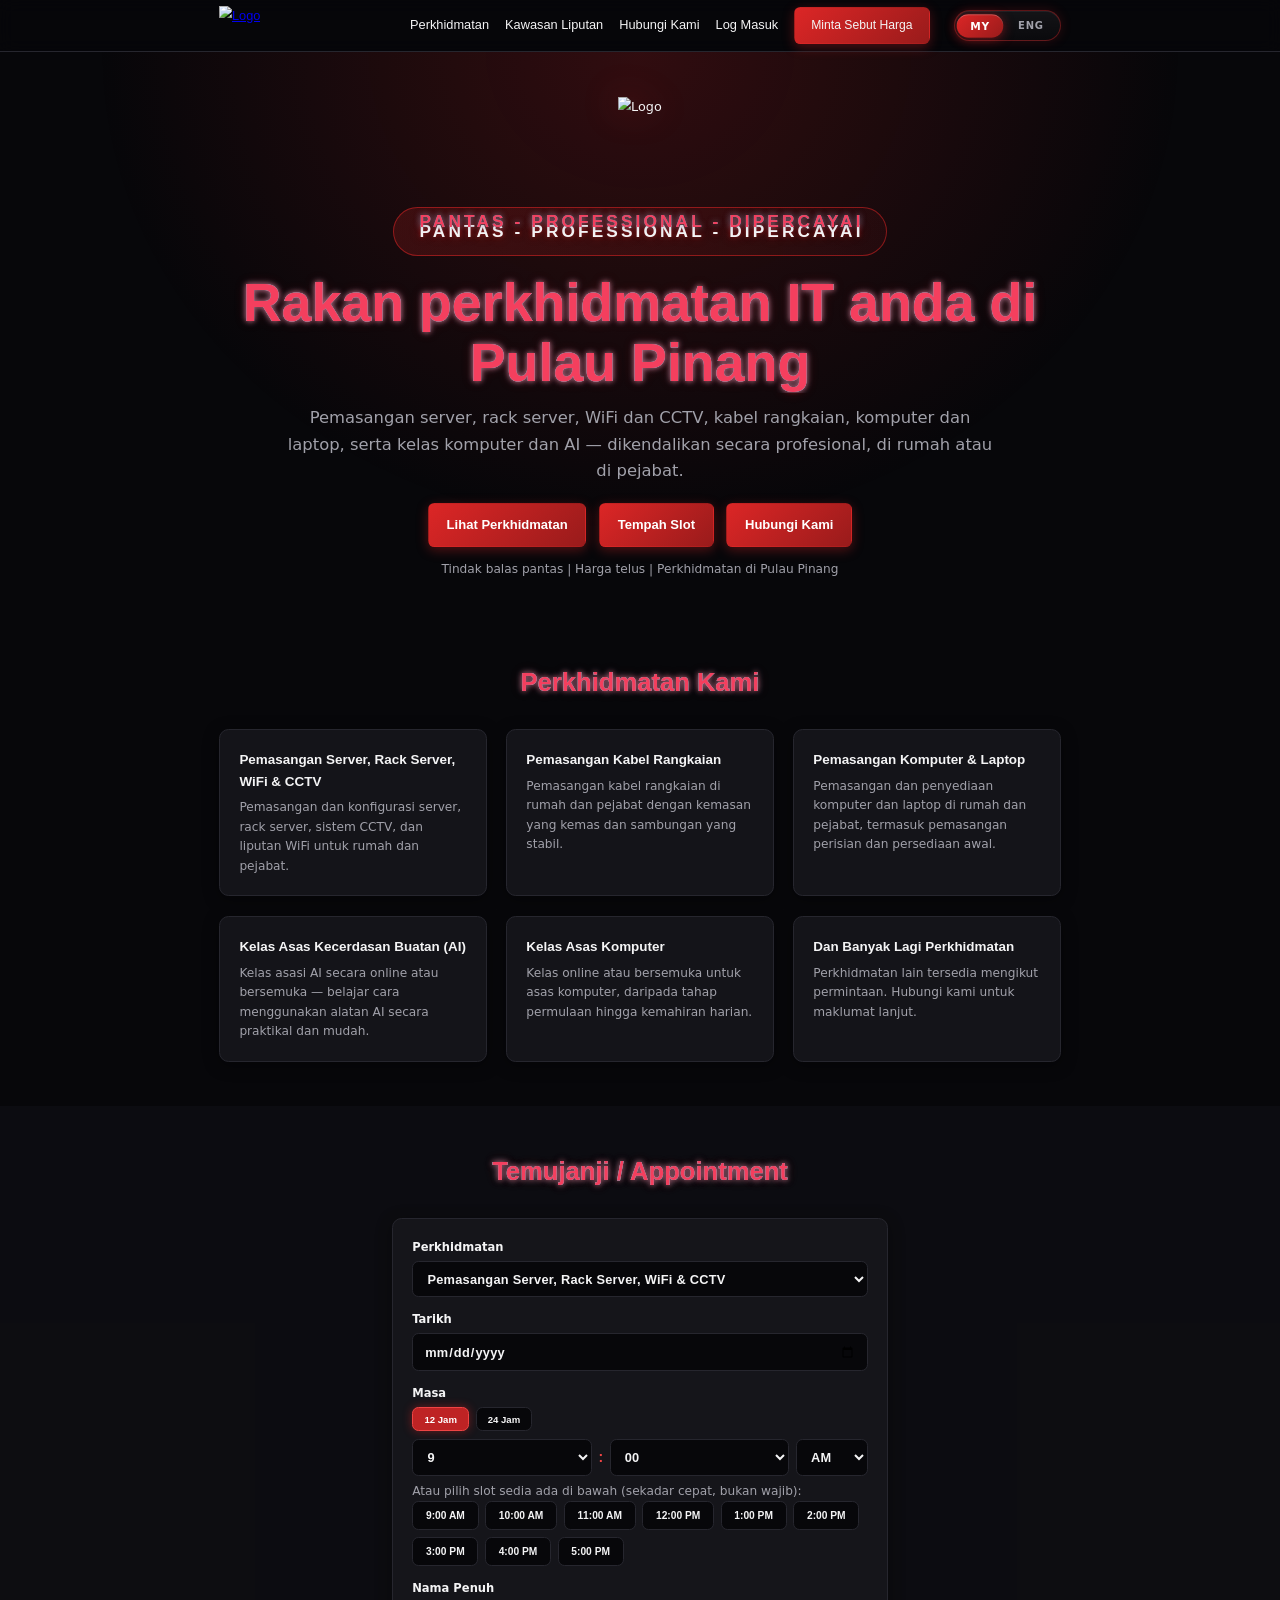
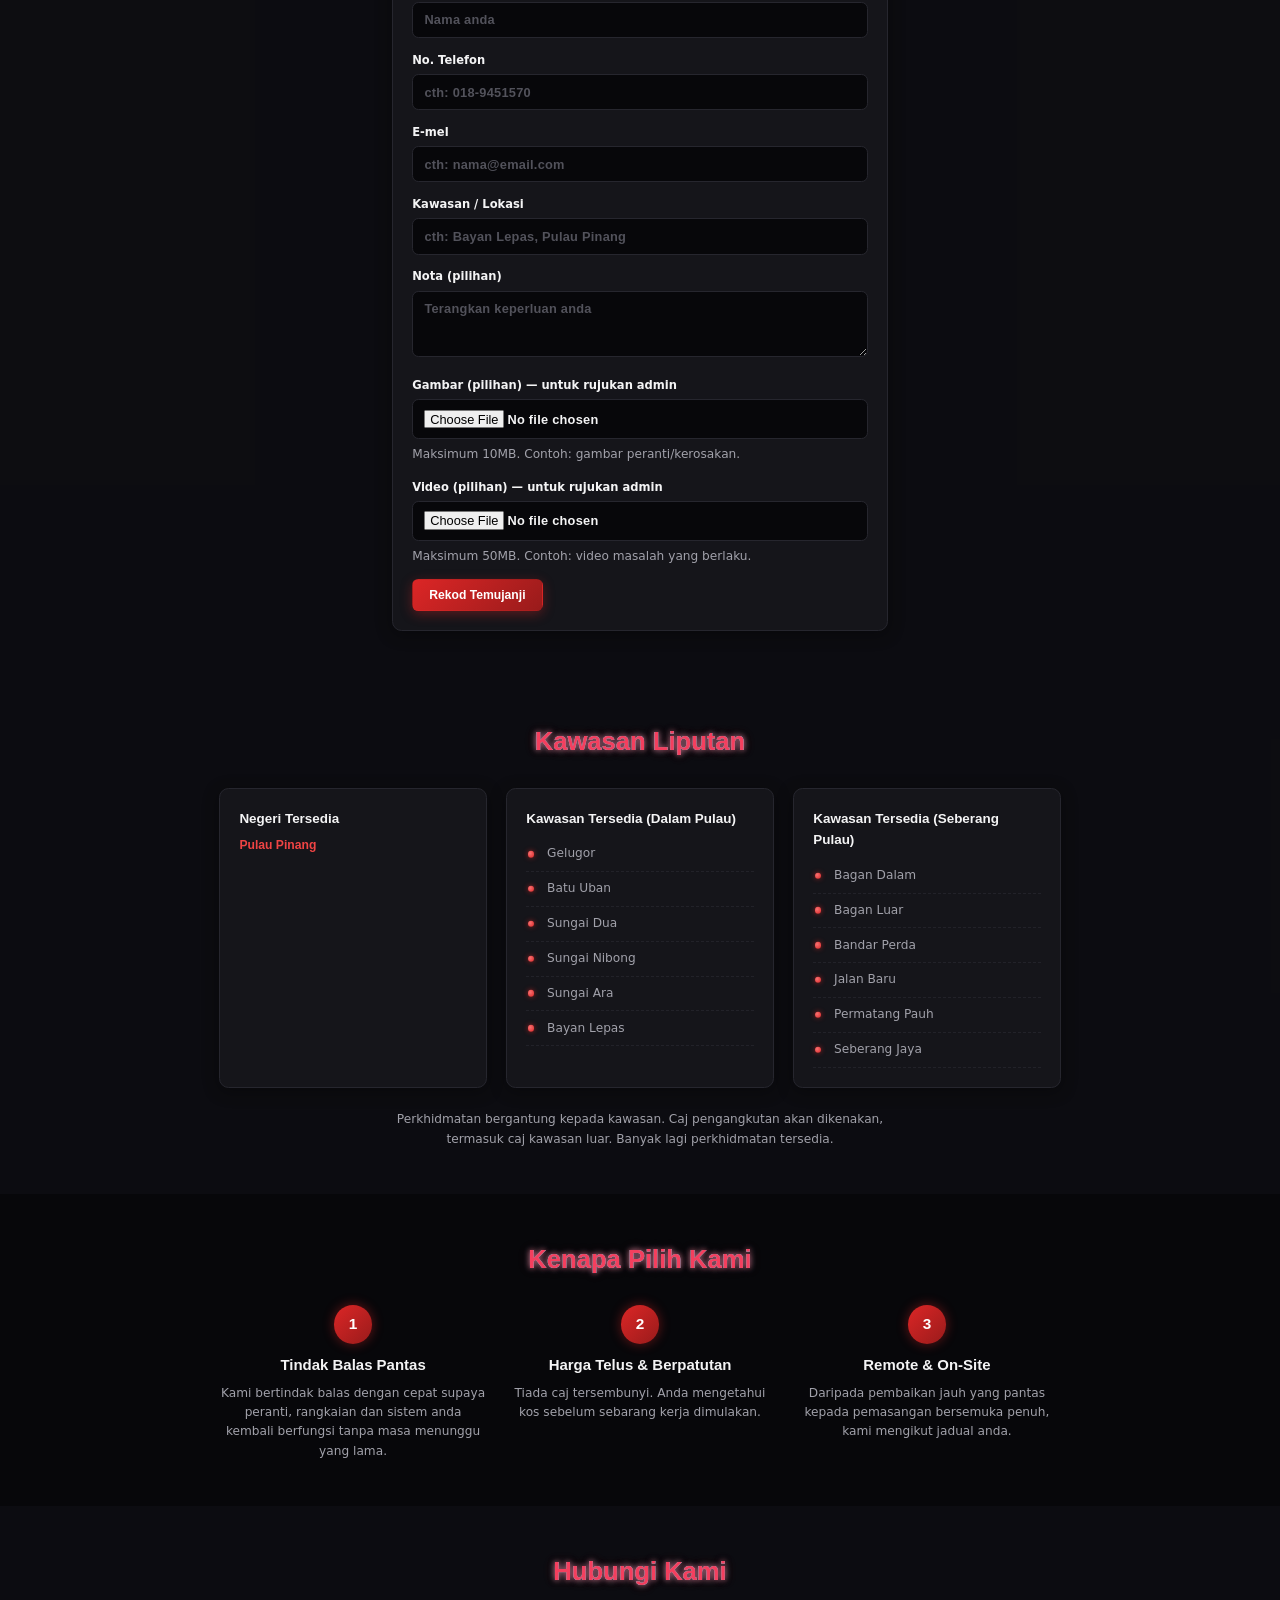
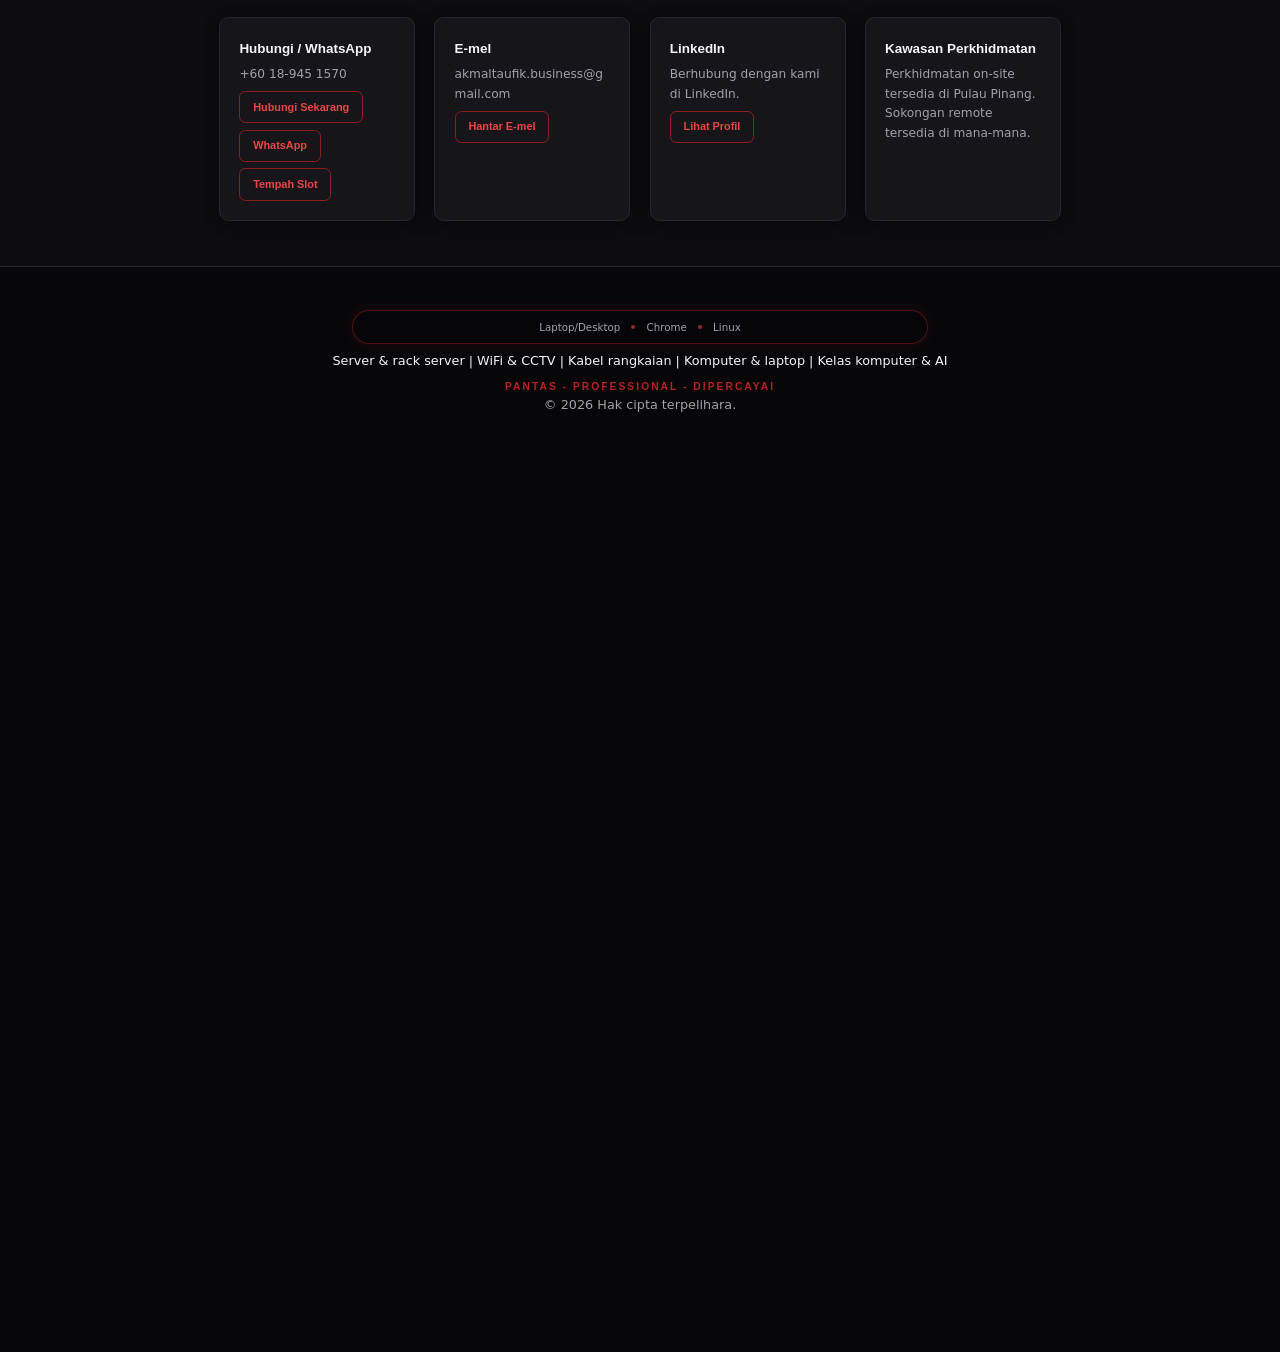
==== index.html @ d0fe1c8e "Speed up editor page: cache-bust assets, rain.mp4 preload=metadata, loader hides on DOMContentLoaded" ====
<!DOCTYPE html>
<html lang="ms">
<head>
  <meta charset="UTF-8">
  <meta name="viewport" content="width=device-width, initial-scale=1.0">
  <meta http-equiv="Content-Security-Policy" content="default-src 'self'; script-src 'self' 'unsafe-inline' https://cdn.jsdelivr.net; style-src 'self' 'unsafe-inline' https://fonts.googleapis.com; font-src https://fonts.gstatic.com; img-src 'self' data: https:; media-src 'self'; connect-src 'self' https://lmvgxcdlnpckmqjjsqwf.supabase.co; object-src 'none'; base-uri 'self'; form-action 'self'; frame-ancestors 'self'; frame-src 'none'">
  <meta name="referrer" content="strict-origin-when-cross-origin">
  <meta http-equiv="X-Content-Type-Options" content="nosniff">
  <meta name="permissions-policy" content="camera=(), microphone=(), geolocation=(), payment=(), usb=()">

  <title data-i18n="title">Perkhidmatan IT Pulau Pinang — Server, CCTV, Kelas Komputer &amp; AI</title>
  <meta name="description" content="Perkhidmatan IT di Pulau Pinang — pemasangan server, rack server, WiFi, CCTV, kabel rangkaian, komputer dan laptop, serta kelas komputer dan AI. IT services in Penang, Malaysia.">
  <link rel="preconnect" href="https://fonts.googleapis.com">
  <link rel="preconnect" href="https://fonts.gstatic.com" crossorigin>
  <link href="https://fonts.googleapis.com/css2?family=Orbitron:wght@400..900&family=Chakra+Petch:wght@400;600;700&display=swap" rel="stylesheet">
  <link rel="icon" type="image/png" href="https://plain-apac-prod-public.komododecks.com/202608/12/3HS3RGiBnGa12S29398i/image.png">
  <link rel="stylesheet" href="css/styles.css?v=20260814">
</head>
<body>
  <div id="loader" class="loader-overlay">
    <div class="loader-inner">
      <div class="loader-ring"><div class="loader-spin"></div></div>
      <div class="loader-dot"></div>
      <div class="loader-text" data-i18n="loading-text">Please wait...</div>
    </div>
  </div>

  <video class="bg-video" autoplay muted loop playsinline preload="metadata" aria-hidden="true">
    <source src="assets/rain.mp4" type="video/mp4">
  </video>

  <header class="nav">
    <div class="container nav-inner">
      <a href="index.html" class="brand"><img src="https://plain-apac-prod-public.komododecks.com/202608/12/3HS3RGiBnGa12S29398i/image.png" alt="Logo" class="logo-img"></a>
      <button class="hamburger" id="hamburger" aria-label="Menu">
        <span></span>
        <span></span>
        <span></span>
      </button>
      <nav class="nav-links">
        <a href="#services" data-i18n="nav-services">Perkhidmatan</a>
        <a href="#coverage" data-i18n="nav-coverage">Kawasan Liputan</a>
        <a href="#contact" data-i18n="nav-contact">Hubungi Kami</a>
        <a href="login.html" data-i18n="nav-portal">Log Masuk</a>
        <a href="#contact" class="btn btn-primary" data-i18n="nav-quote">Minta Sebut Harga</a>
        <div class="lang-switch">
          <button class="lang-btn" data-lang="my">MY</button>
          <button class="lang-btn" data-lang="en">ENG</button>
        </div>
      </nav>
    </div>
  </header>

  <section class="hero">
    <div class="container">
      <img src="https://plain-apac-prod-public.komododecks.com/202608/12/3HS3RGiBnGa12S29398i/image.png" alt="Logo" class="hero-logo">
      <div class="slogan glitch" data-i18n="hero-slogan" data-text="PANTAS - PROFESSIONAL - DIPERCAYAI">PANTAS - PROFESSIONAL - DIPERCAYAI</div>
      <h1 class="glitch" data-i18n="hero-title" data-text="Rakan perkhidmatan IT anda di Pulau Pinang">Rakan perkhidmatan IT anda di Pulau Pinang</h1>
      <p class="lead" data-i18n="hero-lead">Pemasangan server, rack server, WiFi dan CCTV, kabel rangkaian, komputer dan laptop, serta kelas komputer dan AI — dikendalikan secara profesional, di rumah atau di pejabat.</p>
      <div class="hero-actions">
        <a href="#services" class="btn btn-primary btn-lg" data-i18n="hero-btn-services">Lihat Perkhidmatan</a>
        <a href="#booking" class="btn btn-primary btn-lg btn-pulse" data-i18n="booking-slot-btn">Tempah Slot</a>
        <a href="#contact" class="btn btn-primary btn-lg" data-i18n="hero-btn-contact">Hubungi Kami</a>
      </div>
      <p class="hero-note" data-i18n="hero-note">Tindak balas pantas | Harga telus | Perkhidmatan di Pulau Pinang</p>
    </div>
  </section>

  <section id="services" class="section">
    <div class="container">
      <h2 class="glitch" data-i18n="services-title" data-text="Perkhidmatan Kami">Perkhidmatan Kami</h2>
      <div class="grid">
        <div class="card reveal">
          <h3 data-i18n="svc-1">Pemasangan Server, Rack Server, WiFi &amp; CCTV</h3>
          <p data-i18n="svc-1-desc">Pemasangan dan konfigurasi server, rack server, sistem CCTV, dan liputan WiFi untuk rumah dan pejabat.</p>
        </div>
        <div class="card reveal">
          <h3 data-i18n="svc-2">Pemasangan Kabel Rangkaian</h3>
          <p data-i18n="svc-2-desc">Pemasangan kabel rangkaian di rumah dan pejabat dengan kemasan yang kemas dan sambungan yang stabil.</p>
        </div>
        <div class="card reveal">
          <h3 data-i18n="svc-3">Pemasangan Komputer &amp; Laptop</h3>
          <p data-i18n="svc-3-desc">Pemasangan dan penyediaan komputer dan laptop di rumah dan pejabat, termasuk pemasangan perisian dan persediaan awal.</p>
        </div>
        <div class="card reveal">
          <h3 data-i18n="svc-4">Kelas Asas Kecerdasan Buatan (AI)</h3>
          <p data-i18n="svc-4-desc">Kelas asasi AI secara online atau bersemuka — belajar cara menggunakan alatan AI secara praktikal dan mudah.</p>
        </div>
        <div class="card reveal">
          <h3 data-i18n="svc-5">Kelas Asas Komputer</h3>
          <p data-i18n="svc-5-desc">Kelas online atau bersemuka untuk asas komputer, daripada tahap permulaan hingga kemahiran harian.</p>
        </div>
        <div class="card reveal">
          <h3 data-i18n="svc-6">Dan Banyak Lagi Perkhidmatan</h3>
          <p data-i18n="svc-6-desc">Perkhidmatan lain tersedia mengikut permintaan. Hubungi kami untuk maklumat lanjut.</p>
        </div>
      </div>
    </div>
  </section>

  <section id="booking" class="section section-alt">
    <div class="container">
      <h2 class="glitch" data-i18n="booking-title" data-text="Temujanji / Appointment">Temujanji / Appointment</h2>
      <form id="booking-form" class="card booking-form">
<div class="hp-field" aria-hidden="true"><input type="text" data-role="hp" tabindex="-1" autocomplete="off"></div>

        <div class="form-group">
          <label for="lb-service" data-i18n="booking-service">Perkhidmatan</label>
          <select id="lb-service" data-role="service">
            <option>Pemasangan Server, Rack Server, WiFi &amp; CCTV</option>
            <option>Pemasangan Kabel Rangkaian</option>
            <option>Pemasangan Komputer &amp; Laptop</option>
            <option>Kelas Asas Kecerdasan Buatan (AI)</option>
            <option>Kelas Asas Komputer</option>
            <option>Lain-lain</option>
          </select>
        </div>
        <div class="form-group">
          <label for="lb-date" data-i18n="booking-date">Tarikh</label>
          <input type="date" id="lb-date" data-role="date" required>
        </div>
        <div class="form-group">
          <label data-i18n="booking-time">Masa</label>
          <div class="time-format">
            <button type="button" class="time-fmt active" data-fmt="12">12 Jam</button>
            <button type="button" class="time-fmt" data-fmt="24">24 Jam</button>
          </div>
          <div class="time-row">
            <select data-role="hour" aria-label="Jam"></select>
            <span class="time-colon">:</span>
            <select data-role="minute" aria-label="Minit"></select>
            <select data-role="ap" aria-label="AM / PM" class="time-ap"></select>
          </div>
          <p class="muted form-hint">Atau pilih slot sedia ada di bawah (sekadar cepat, bukan wajib):</p>
          <div class="time-slots" data-role="slots"></div>
        </div>
        <div class="form-group">
          <label for="lb-name" data-i18n="booking-name">Nama Penuh</label>
          <input type="text" id="lb-name" data-role="name" maxlength="100" placeholder="Nama anda" required>
        </div>
        <div class="form-group">
          <label for="lb-phone" data-i18n="booking-phone">No. Telefon</label>
          <input type="tel" id="lb-phone" data-role="phone" maxlength="20" placeholder="cth: 018-9451570" required>
        </div>
        <div class="form-group">
          <label for="lb-email" data-i18n="booking-email">E-mel</label>
          <input type="email" id="lb-email" data-role="email" maxlength="150" placeholder="cth: nama@email.com" required>
        </div>
        <div class="form-group">
          <label for="lb-location" data-i18n="booking-location">Kawasan / Lokasi</label>
          <input type="text" id="lb-location" data-role="location" maxlength="120" placeholder="cth: Bayan Lepas, Pulau Pinang" required>
        </div>
        <div class="form-group">
          <label for="lb-notes" data-i18n="booking-notes">Nota (pilihan)</label>
          <textarea id="lb-notes" data-role="notes" rows="3" maxlength="1000" placeholder="Terangkan keperluan anda"></textarea>
        </div>
        <div class="form-group">
          <label for="lb-image" data-i18n="booking-image">Gambar (pilihan) — untuk rujukan admin</label>
          <input type="file" id="lb-image" data-role="image" accept="image/*">
          <p class="muted form-hint" data-i18n="booking-image-hint">Maksimum 10MB. Contoh: gambar peranti/kerosakan.</p>
        </div>
        <div class="form-group">
          <label for="lb-video" data-i18n="booking-video">Video (pilihan) — untuk rujukan admin</label>
          <input type="file" id="lb-video" data-role="video" accept="video/*">
          <p class="muted form-hint" data-i18n="booking-video-hint">Maksimum 50MB. Contoh: video masalah yang berlaku.</p>
        </div>
        <p id="lb-error" class="form-error" hidden></p>
        <p id="lb-msg" class="alert ok" data-role="booking-msg" hidden>Tempahan dihantar! Admin akan menghubungi anda untuk pengesahan.</p>
        <button type="submit" class="btn btn-primary" data-i18n="booking-btn">Rekod Temujanji</button>
      </form>
    </div>
  </section>

  <section id="coverage" class="section section-alt">
    <div class="container">
      <h2 class="glitch" data-i18n="coverage-title" data-text="Kawasan Liputan">Kawasan Liputan</h2>
      <div class="grid grid-3">
        <div class="card reveal">
          <h3 data-i18n="coverage-state">Negeri Tersedia</h3>
          <p class="state-name">Pulau Pinang</p>
        </div>
        <div class="card reveal">
          <h3 data-i18n="coverage-island">Kawasan Tersedia (Dalam Pulau)</h3>
          <ul>
            <li>Gelugor</li>
            <li>Batu Uban</li>
            <li>Sungai Dua</li>
            <li>Sungai Nibong</li>
            <li>Sungai Ara</li>
            <li>Bayan Lepas</li>
          </ul>
        </div>
        <div class="card reveal">
          <h3 data-i18n="coverage-mainland">Kawasan Tersedia (Seberang Pulau)</h3>
          <ul>
            <li>Bagan Dalam</li>
            <li>Bagan Luar</li>
            <li>Bandar Perda</li>
            <li>Jalan Baru</li>
            <li>Permatang Pauh</li>
            <li>Seberang Jaya</li>
          </ul>
        </div>
      </div>
      <p class="coverage-note" data-i18n="coverage-note">Perkhidmatan bergantung kepada kawasan. Caj pengangkutan akan dikenakan, termasuk caj kawasan luar. Banyak lagi perkhidmatan tersedia.</p>
    </div>
  </section>

  <section id="why" class="section">
    <div class="container">
      <h2 class="glitch" data-i18n="why-title" data-text="Kenapa Pilih Kami">Kenapa Pilih Kami</h2>
      <div class="steps">
        <div class="step reveal">
          <span class="step-num">1</span>
          <h3 data-i18n="why-1">Tindak Balas Pantas</h3>
          <p data-i18n="why-1-desc">Kami bertindak balas dengan cepat supaya peranti, rangkaian dan sistem anda kembali berfungsi tanpa masa menunggu yang lama.</p>
        </div>
        <div class="step reveal">
          <span class="step-num">2</span>
          <h3 data-i18n="why-2">Harga Telus &amp; Berpatutan</h3>
          <p data-i18n="why-2-desc">Tiada caj tersembunyi. Anda mengetahui kos sebelum sebarang kerja dimulakan.</p>
        </div>
        <div class="step reveal">
          <span class="step-num">3</span>
          <h3 data-i18n="why-3">Remote &amp; On-Site</h3>
          <p data-i18n="why-3-desc">Daripada pembaikan jauh yang pantas kepada pemasangan bersemuka penuh, kami mengikut jadual anda.</p>
        </div>
      </div>
    </div>
  </section>

  <section id="contact" class="section section-alt">
    <div class="container">
      <h2 class="glitch" data-i18n="contact-title" data-text="Hubungi Kami">Hubungi Kami</h2>
      <div class="grid grid-3">
        <div class="card card-contact reveal">
          <h3 data-i18n="contact-call">Hubungi / WhatsApp</h3>
          <p>+60 18-945 1570</p>
          <a href="tel:+60189451570" class="btn btn-outline btn-sm" data-i18n="contact-call-btn">Hubungi Sekarang</a>
          <a href="https://wa.me/60189451570" class="btn btn-outline btn-sm" target="_blank" rel="noopener">WhatsApp</a>
          <a href="#booking" class="btn btn-outline btn-sm" data-i18n="booking-slot-btn">Tempah Slot</a>
        </div>
        <div class="card card-contact reveal">
          <h3 data-i18n="contact-email">E-mel</h3>
          <p>akmaltaufik.business@gmail.com</p>
          <a href="mailto:akmaltaufik.business@gmail.com" class="btn btn-outline btn-sm" data-i18n="contact-email-btn">Hantar E-mel</a>
        </div>
        <div class="card card-contact reveal">
          <h3 data-i18n="contact-linkedin">LinkedIn</h3>
          <p data-i18n="contact-linkedin-desc">Berhubung dengan kami di LinkedIn.</p>
          <a href="https://www.linkedin.com/in/akmaltaufik" class="btn btn-outline btn-sm" target="_blank" rel="noopener" data-i18n="contact-linkedin-btn">Lihat Profil</a>
        </div>
        <div class="card card-contact reveal">
          <h3 data-i18n="contact-area">Kawasan Perkhidmatan</h3>
          <p data-i18n="contact-area-desc">Perkhidmatan on-site tersedia di Pulau Pinang. Sokongan remote tersedia di mana-mana.</p>
        </div>
      </div>
    </div>
  </section>

  <footer class="footer">
    <div class="container">
      <div id="visitor-info" class="visitor-info" hidden>Memuatkan maklumat pelawat...</div>
      <p data-i18n="footer-line">Server &amp; rack server | WiFi &amp; CCTV | Kabel rangkaian | Komputer &amp; laptop | Kelas komputer &amp; AI</p>
      <p class="slogan-mini" data-i18n="hero-slogan">PANTAS - PROFESSIONAL - DIPERCAYAI</p>
      <p class="muted" data-i18n="footer-copy">© 2026 Hak cipta terpelihara.</p>
    </div>
  </footer>

    <script src="https://cdn.jsdelivr.net/npm/@supabase/supabase-js@2"></script>
  <script src="js/supabase-config.js?v=20260814"></script>
  <script src="js/customize.js?v=20260814"></script>
  <script src="js/lang.js?v=20260814"></script>
  <script src="js/main.js?v=20260814"></script>
  <script src="js/page-editor.js?v=20260814"></script>
  <script src="js/visitor.js?v=20260814"></script>
  <script src="js/booking-form.js?v=20260814"></script>
  <script>
    (function () {
      var form = document.getElementById("booking-form");
      var lang = document.documentElement.lang || "ms";
      if (form) window.bookingForm.init(form, { session: null });
    })();
  </script>
  <script>
    (function () {
      var L = document.getElementById("loader");
      if (!L) return;
      function done() {
        if (L.dataset.done) return;
        L.dataset.done = "1";
        L.classList.add("loader-hide");
        setTimeout(function () { if (L.parentNode) L.parentNode.removeChild(L); }, 700);
      }
      if (/[?&]edit=1/.test(window.location.search)) {
        done();
      } else {
        if (document.readyState === "loading") {
          document.addEventListener("DOMContentLoaded", done);
        } else {
          done();
        }
        setTimeout(done, 2500);
      }
    })();
  </script>
</body>
</html>
---- css/styles.css ----
* {
  margin: 0;
  padding: 0;
  box-sizing: border-box;
}

:root {
  --primary: #dc2626;
  --primary-hover: #b91c1c;
  --accent: #ef4444;
  --bg: #07070a;
  --bg-alt: rgba(17, 17, 22, 0.6);
  --surface: rgba(22, 22, 28, 0.92);
  --border: #26262e;
  --text: #f4f4f5;
  --muted: #a1a1aa;
  --radius: 12px;
  --shadow: 0 4px 20px rgba(0, 0, 0, 0.4);
}

html {
  scroll-behavior: smooth;
  zoom: 0.8;
}

body {
  font-family: "Chakra Petch", system-ui, -apple-system, "Segoe UI", Roboto, "Helvetica Neue", Arial, sans-serif;
  color: var(--text);
  background: var(--bg);
  line-height: 1.6;
  overflow-x: hidden;
}

h1, h2, h3, .slogan, .slogan-mini, .brand, .step-num, .nav-links a, .btn, .lang-btn, .state-name {
  font-family: "Orbitron", "Chakra Petch", sans-serif;
}

.glitch {
  position: relative;
  text-shadow:
    0 0 5px rgba(220, 38, 38, 0.5),
    0 0 14px rgba(220, 38, 38, 0.28);
  animation: glitchGlow 2.4s ease-in-out infinite;
}

@keyframes glitchGlow {
  0%, 100% {
    text-shadow:
      0 0 5px rgba(220, 38, 38, 0.5),
      0 0 14px rgba(220, 38, 38, 0.28);
  }
  50% {
    text-shadow:
      0 0 8px rgba(239, 68, 68, 0.65),
      0 0 20px rgba(220, 38, 38, 0.4);
  }
}

.glitch::before,
.glitch::after {
  content: attr(data-text);
  position: absolute;
  left: 0;
  top: 0;
  width: 100%;
  height: 100%;
  overflow: hidden;
  pointer-events: none;
}

.glitch::before {
  color: #22d3ee;
  text-shadow: 0 0 8px rgba(34, 211, 238, 0.55);
  animation: glitchA 3.4s infinite steps(1);
}

.glitch::after {
  color: #f43f5e;
  text-shadow: 0 0 8px rgba(244, 63, 94, 0.55);
  animation: glitchB 2.9s infinite steps(1);
}

@keyframes glitchA {
  0%, 88%, 100% {
    clip-path: inset(0 0 100% 0);
    transform: none;
  }
  89% {
    clip-path: inset(12% 0 52% 0);
    transform: translate(-3px, 2px);
  }
  92% {
    clip-path: inset(48% 0 18% 0);
    transform: translate(3px, -1px);
  }
  95% {
    clip-path: inset(78% 0 4% 0);
    transform: translate(-2px, 1px);
  }
  98% {
    clip-path: inset(22% 0 62% 0);
    transform: translate(2px, -2px);
  }
}

@keyframes glitchB {
  0%, 86%, 100% {
    clip-path: inset(0 0 100% 0);
    transform: none;
  }
  87% {
    clip-path: inset(68% 0 12% 0);
    transform: translate(3px, -1px);
  }
  90% {
    clip-path: inset(4% 0 82% 0);
    transform: translate(-3px, 2px);
  }
  93% {
    clip-path: inset(42% 0 30% 0);
    transform: translate(2px, 1px);
  }
  96% {
    clip-path: inset(84% 0 3% 0);
    transform: translate(-2px, -1px);
  }
}

.bg-video {
  position: fixed;
  inset: 0;
  width: 100%;
  height: 100%;
  object-fit: cover;
  z-index: 0;
  opacity: 0.6;
  pointer-events: none;
}

.container {
  max-width: 1100px;
  margin: 0 auto;
  padding: 0 24px;
  position: relative;
  z-index: 1;
}

.brand {
  display: flex;
  align-items: center;
}

.logo-img {
  height: 50px;
  width: auto;
  max-width: 190px;
  object-fit: contain;
}

.nav {
  position: sticky;
  top: 0;
  background: rgba(7, 7, 10, 0.85);
  backdrop-filter: blur(10px);
  border-bottom: 1px solid var(--border);
  z-index: 100;
}

.nav-inner {
  display: flex;
  align-items: center;
  justify-content: space-between;
  height: 64px;
}

.nav-links {
  display: flex;
  align-items: center;
  gap: 20px;
}

.nav-links a {
  text-decoration: none;
  color: var(--text);
  font-weight: 500;
  transition: color 0.2s ease;
}

.nav-links a:hover {
  color: var(--accent);
}

.lang-switch {
  display: flex;
  align-items: center;
  gap: 4px;
  padding: 4px;
  border-radius: 999px;
  border: 1px solid rgba(220, 38, 38, 0.4);
  background: linear-gradient(180deg, rgba(255, 255, 255, 0.06), rgba(255, 255, 255, 0.02));
  box-shadow: inset 0 1px 0 rgba(255, 255, 255, 0.08), 0 0 14px rgba(220, 38, 38, 0.18);
}

.lang-btn {
  border: none;
  background: transparent;
  color: var(--muted);
  font-size: 0.78rem;
  font-weight: 800;
  letter-spacing: 0.08em;
  font-family: inherit;
  padding: 7px 16px;
  border-radius: 999px;
  cursor: pointer;
  text-transform: uppercase;
  transition: all 0.25s ease;
}

.lang-btn:hover {
  color: var(--text);
}

.lang-btn.active {
  background: linear-gradient(135deg, #dc2626, #991b1b);
  color: #fff;
  box-shadow: 0 2px 12px rgba(220, 38, 38, 0.5), inset 0 1px 0 rgba(255, 255, 255, 0.25);
  transform: scale(1.06);
}

.hamburger {
  display: none;
  flex-direction: column;
  gap: 5px;
  background: none;
  border: none;
  cursor: pointer;
  padding: 8px;
}

.hamburger span {
  width: 24px;
  height: 2px;
  background: var(--text);
  border-radius: 2px;
  transition: transform 0.3s ease, opacity 0.3s ease;
}

.hero {
  position: relative;
  z-index: 1;
  overflow: hidden;
  text-align: center;
  padding: 56px 0 48px;
}

.hero::before {
  content: "";
  position: absolute;
  inset: 0;
  background: radial-gradient(ellipse at top, rgba(220, 38, 38, 0.2) 0%, transparent 60%);
  pointer-events: none;
}

.hero .container {
  position: relative;
  z-index: 2;
  display: flex;
  flex-direction: column;
  align-items: center;
  justify-content: center;
}

.hero-logo {
  display: block;
  height: clamp(72px, 11vw, 120px);
  width: auto;
  max-width: 76vw;
  object-fit: contain;
  margin: 0 auto 18px;
  filter: drop-shadow(0 0 22px rgba(220, 38, 38, 0.45));
  animation: fadeUp 0.9s ease 0s both;
}

.slogan {
  display: inline-block;
  padding: 12px 28px;
  margin-bottom: 20px;
  text-indent: 0.18em;
  border-radius: 999px;
  border: 1px solid rgba(220, 38, 38, 0.55);
  background: linear-gradient(90deg, rgba(220, 38, 38, 0.18), rgba(220, 38, 38, 0.06), rgba(220, 38, 38, 0.18));
  background-size: 200% 100%;
  animation: sloganShimmer 3.5s linear infinite, sloganGlow 2.5s ease-in-out infinite;
  font-size: clamp(0.95rem, 2.4vw, 1.35rem);
  font-weight: 800;
  letter-spacing: 0.18em;
  text-transform: uppercase;
  color: var(--text);
  max-width: 100%;
  white-space: normal;
}

@keyframes sloganShimmer {
  0% {
    background-position: 0% 50%;
  }
  100% {
    background-position: 200% 50%;
  }
}

@keyframes sloganGlow {
  0%, 100% {
    box-shadow: 0 0 16px rgba(220, 38, 38, 0.25);
  }
  50% {
    box-shadow: 0 0 34px rgba(220, 38, 38, 0.55);
  }
}

.hero h1 {
  font-size: 4.2rem;
  line-height: 1.12;
  max-width: 1100px;
  margin: 0 auto 16px;
  animation: fadeUp 0.9s ease 0.1s both;
}

@media (max-width: 900px) {
  .hero h1 {
    font-size: 3rem;
  }
}

.lead {
  font-size: clamp(1.05rem, 1.6vw, 1.35rem);
  color: var(--muted);
  max-width: 900px;
  margin: 0 auto 24px;
  animation: fadeUp 0.9s ease 0.25s both;
}

.hero-actions {
  display: flex;
  gap: 16px;
  justify-content: center;
  flex-wrap: wrap;
  margin-bottom: 16px;
  animation: fadeUp 0.9s ease 0.4s both;
}

.btn-pulse {
  animation: btnPulse 1.6s ease-in-out infinite;
}

@keyframes btnPulse {
  0%, 100% {
    box-shadow: 0 0 10px rgba(220, 38, 38, 0.45);
  }
  50% {
    box-shadow: 0 0 24px rgba(220, 38, 38, 0.9), 0 0 8px rgba(239, 68, 68, 0.95);
  }
}

.hero-note {
  font-size: 0.95rem;
  color: var(--muted);
  animation: fadeUp 0.9s ease 0.55s both;
}

@keyframes fadeUp {
  from {
    opacity: 0;
    transform: translateY(24px);
  }
  to {
    opacity: 1;
    transform: translateY(0);
  }
}

.section {
  position: relative;
  z-index: 1;
  padding: 56px 0;
}

.section-alt {
  background: var(--bg-alt);
}

.section h2 {
  font-size: clamp(1.5rem, 4vw, 2rem);
  text-align: center;
  margin-bottom: 32px;
}

.grid {
  display: grid;
  grid-template-columns: repeat(auto-fit, minmax(280px, 1fr));
  gap: 24px;
}

.grid-3 {
  grid-template-columns: repeat(auto-fit, minmax(240px, 1fr));
  align-items: stretch;
}

.card {
  background: var(--surface);
  border: 1px solid var(--border);
  border-radius: var(--radius);
  padding: 24px;
  box-shadow: var(--shadow);
  transition: transform 0.25s ease, border-color 0.25s ease, box-shadow 0.25s ease;
}

.card:hover {
  transform: translateY(-6px);
  border-color: rgba(220, 38, 38, 0.55);
  box-shadow: 0 8px 30px rgba(220, 38, 38, 0.18);
}

.card h3 {
  margin-bottom: 8px;
  font-size: 1.05rem;
}

.card p {
  color: var(--muted);
  font-size: 0.95rem;
  overflow-wrap: anywhere;
}

.card ul {
  list-style: none;
  margin-top: 10px;
}

.card ul li {
  position: relative;
  padding: 9px 0 9px 26px;
  color: var(--muted);
  font-size: 0.95rem;
  border-bottom: 1px dashed rgba(38, 38, 46, 0.8);
  transition: color 0.2s ease, padding-left 0.2s ease, border-color 0.2s ease;
}

.card ul li::before {
  content: "";
  position: absolute;
  left: 2px;
  top: 50%;
  transform: translateY(-50%);
  width: 8px;
  height: 8px;
  border-radius: 50%;
  background: radial-gradient(circle at 35% 35%, #f87171, #dc2626);
  box-shadow: 0 0 6px rgba(220, 38, 38, 0.7);
  transition: transform 0.2s ease, box-shadow 0.2s ease;
}

.card ul li:hover {
  color: #fff;
  padding-left: 32px;
  border-bottom-color: rgba(220, 38, 38, 0.6);
}

.card ul li:hover::before {
  transform: translateY(-50%) scale(1.5);
  box-shadow: 0 0 12px rgba(239, 68, 68, 0.9);
}

.state-name {
  font-size: 1.4rem;
  font-weight: 800;
  color: var(--accent) !important;
  margin-top: 8px;
}

.coverage-note {
  text-align: center;
  color: var(--muted);
  max-width: 640px;
  margin: 28px auto 0;
  font-size: 0.95rem;
}

.reveal {
  opacity: 1;
  transform: none;
}

.reveal.reveal-pending {
  opacity: 0;
  transform: translateY(24px);
  transition: opacity 0.6s ease, transform 0.6s ease;
}

.reveal.visible {
  opacity: 1;
  transform: translateY(0);
}

.steps {
  display: grid;
  grid-template-columns: repeat(auto-fit, minmax(240px, 1fr));
  gap: 24px;
  text-align: center;
}

.step-num {
  display: inline-flex;
  align-items: center;
  justify-content: center;
  width: 48px;
  height: 48px;
  border-radius: 50%;
  background: linear-gradient(135deg, #dc2626, #991b1b);
  color: #fff;
  font-weight: 800;
  font-size: 1.2rem;
  margin-bottom: 12px;
  box-shadow: 0 0 14px rgba(220, 38, 38, 0.45);
}

.step h3 {
  margin-bottom: 8px;
}

.step p {
  color: var(--muted);
  font-size: 0.95rem;
}

.btn {
  display: inline-block;
  padding: 10px 20px;
  border-radius: 8px;
  border: 1px solid transparent;
  font-size: 0.95rem;
  font-weight: 600;
  text-decoration: none;
  cursor: pointer;
  transition: all 0.2s ease;
}

.btn-lg {
  padding: 14px 28px;
  font-size: 1.05rem;
}

.btn-sm {
  padding: 8px 16px;
  font-size: 0.85rem;
}

.btn-primary {
  background: linear-gradient(135deg, #dc2626, #991b1b);
  color: #fff;
  box-shadow: 0 4px 14px rgba(220, 38, 38, 0.35);
}

.btn-primary:hover {
  transform: translateY(-2px);
  box-shadow: 0 6px 20px rgba(220, 38, 38, 0.5);
}

.btn-ghost {
  background: rgba(255, 255, 255, 0.04);
  color: var(--text);
  border-color: var(--border);
}

.btn-ghost:hover {
  border-color: var(--accent);
  color: var(--accent);
  transform: translateY(-2px);
}

.btn-outline {
  background: transparent;
  color: var(--accent);
  border-color: rgba(220, 38, 38, 0.6);
}

.btn-outline:hover {
  background: var(--primary);
  color: #fff;
  border-color: var(--primary);
  transform: translateY(-2px);
  box-shadow: 0 4px 14px rgba(220, 38, 38, 0.35);
}

.card-contact .btn {
  margin: 8px 8px 0 0;
}

.footer {
  position: relative;
  z-index: 1;
  border-top: 1px solid var(--border);
  padding: 32px 0;
  text-align: center;
}

.muted {
  color: var(--muted);
}

.slogan-mini {
  margin-top: 10px;
  font-size: 0.8rem;
  letter-spacing: 0.2em;
  font-weight: 700;
  color: rgba(220, 38, 38, 0.85);
  text-transform: uppercase;
  overflow-wrap: anywhere;
}

@media (max-width: 480px) {
  .slogan {
    font-size: 0.78rem;
    letter-spacing: 0.06em;
    padding: 10px 16px;
  }

  .hero h1 {
    font-size: 2.1rem;
  }
}

.auth-video {
  display: none;
}

.auth-body {
  min-height: 100vh;
  display: flex;
  align-items: center;
  justify-content: center;
  padding: 24px;
  background: none;
}

.auth-card {
  width: 100%;
  max-width: 420px;
  background: #16161c;
  border: 1px solid var(--border);
  border-radius: 16px;
  padding: 36px 32px;
  box-shadow: var(--shadow);
}

.auth-brand {
  display: flex;
  justify-content: center;
  margin-bottom: 20px;
}

.auth-card h1 {
  font-size: 1.5rem;
  margin-bottom: 4px;
  text-align: center;
}

.auth-card > .muted {
  text-align: center;
  margin-bottom: 20px;
}

.form-group {
  margin-bottom: 16px;
}

.form-group label {
  display: block;
  font-weight: 600;
  font-size: 0.9rem;
  margin-bottom: 6px;
}

.form-group input,
.form-group textarea,
.form-group select {
  width: 100%;
  padding: 12px 14px;
  border: 1px solid var(--border);
  border-radius: 8px;
  font-size: 1rem;
  font-family: "Chakra Petch", sans-serif;
  font-weight: 600;
  letter-spacing: 0.02em;
  background: var(--bg);
  color: var(--text);
}

.form-group textarea {
  resize: vertical;
}

.form-group input::placeholder,
.form-group textarea::placeholder {
  color: #52525b;
}

.form-group input:focus,
.form-group textarea:focus,
.form-group select:focus {
  outline: 2px solid var(--primary);
  outline-offset: 1px;
}

.btn-block {
  width: 100%;
}

.form-error {
  background: #2a1212;
  color: #f87171;
  border: 1px solid #7f1d1d;
  border-radius: 8px;
  padding: 10px 14px;
  font-size: 0.9rem;
  margin-bottom: 16px;
}

.alert.ok {
  background: rgba(34, 197, 94, 0.12);
  color: #4ade80;
  border: 1px solid rgba(34, 197, 94, 0.35);
  border-radius: 8px;
  padding: 10px 14px;
  font-size: 0.9rem;
  margin-bottom: 16px;
}

.auth-switch {
  margin-top: 16px;
  text-align: center;
  font-size: 0.9rem;
  color: var(--muted);
}

.auth-switch a {
  color: var(--accent);
  text-decoration: none;
  font-weight: 600;
}

.portal-nav {
  display: flex;
  align-items: center;
  gap: 18px;
  flex-wrap: wrap;
}

.portal-nav a {
  text-decoration: none;
  color: var(--muted);
  font-weight: 600;
  font-size: 0.92rem;
  transition: color 0.2s ease;
}

.portal-nav a:hover,
.portal-nav a.active {
  color: var(--accent);
}

.portal-main {
  position: relative;
  z-index: 1;
  padding: 40px 0 64px;
  min-height: 70vh;
}

.container-narrow {
  max-width: 640px;
}

.portal-header {
  margin-bottom: 24px;
}

.portal-header h2 {
  font-size: clamp(1.4rem, 3.5vw, 1.9rem);
  margin-bottom: 6px;
}

.portal-card {
  display: block;
  text-decoration: none;
  color: var(--text);
}

.portal-card h3 {
  margin-bottom: 6px;
}

.sub-title {
  font-size: clamp(1.2rem, 3vw, 1.5rem);
  margin: 32px 0 16px;
}

.table {
  width: 100%;
  border-collapse: collapse;
}

.table th,
.table td {
  text-align: left;
  padding: 10px 12px;
  border-bottom: 1px solid var(--border);
  font-size: 0.92rem;
}

.table th {
  color: var(--muted);
  font-weight: 600;
  text-transform: uppercase;
  letter-spacing: 0.06em;
  font-size: 0.75rem;
}

.table tr:last-child td {
  border-bottom: none;
}

.table-desc {
  color: var(--muted);
  font-size: 0.82rem;
  margin-top: 4px;
}

.badge {
  display: inline-block;
  padding: 3px 10px;
  border-radius: 999px;
  font-size: 0.75rem;
  font-weight: 700;
  white-space: nowrap;
}

.badge.pending {
  background: rgba(245, 158, 11, 0.15);
  color: #fbbf24;
  border: 1px solid rgba(245, 158, 11, 0.4);
}

.badge.in_progress {
  background: rgba(59, 130, 246, 0.15);
  color: #60a5fa;
  border: 1px solid rgba(59, 130, 246, 0.4);
}

.badge.done {
  background: rgba(34, 197, 94, 0.15);
  color: #4ade80;
  border: 1px solid rgba(34, 197, 94, 0.4);
}

.stats-row {
  margin-bottom: 24px;
}

.stat-card {
  text-align: center;
}

.stat-card h3 {
  font-size: 2rem;
  color: var(--accent);
  margin-bottom: 4px;
}

.tab-bar {
  display: flex;
  gap: 8px;
  margin-bottom: 16px;
}

.tab-btn {
  background: transparent;
  border: 1px solid var(--border);
  color: var(--muted);
  padding: 9px 18px;
  border-radius: 8px;
  font-family: "Orbitron", sans-serif;
  font-size: 0.85rem;
  font-weight: 700;
  cursor: pointer;
  transition: all 0.2s ease;
}

.tab-btn:hover {
  color: var(--text);
  border-color: rgba(220, 38, 38, 0.5);
}

.tab-btn.active {
  background: linear-gradient(135deg, #dc2626, #991b1b);
  color: #fff;
  border-color: transparent;
}

.status-select {
  padding: 6px 8px;
  border: 1px solid var(--border);
  border-radius: 6px;
  font-size: 0.8rem;
  font-family: inherit;
  background: var(--bg);
  color: var(--text);
}

.card-toolbar {
  display: flex;
  align-items: center;
  justify-content: space-between;
  margin-bottom: 12px;
  gap: 12px;
  flex-wrap: wrap;
}

.action-btn {
  padding: 6px 12px;
  border-radius: 6px;
  font-size: 0.78rem;
  font-weight: 700;
  font-family: "Orbitron", sans-serif;
  cursor: pointer;
  border: 1px solid var(--border);
  background: transparent;
  color: var(--muted);
  transition: all 0.15s ease;
}

.action-btn:hover {
  color: var(--text);
  border-color: var(--accent);
}

.action-btn.danger {
  color: #f87171;
  border-color: rgba(220, 38, 38, 0.5);
}

.action-btn.danger:hover {
  background: rgba(220, 38, 38, 0.15);
  border-color: #f87171;
}

.modal-overlay[hidden] {
  display: none;
}

.modal-sm {
  max-width: 480px;
}

.modal-overlay {
  position: fixed;
  inset: 0;
  background: rgba(0, 0, 0, 0.88);
  backdrop-filter: blur(4px);
  display: flex;
  align-items: center;
  justify-content: center;
  z-index: 200;
  padding: 16px;
}

.modal-box {
  background: #16161c;
  border: 1px solid var(--border);
  border-radius: 14px;
  width: 100%;
  max-width: 520px;
  padding: 24px;
  box-shadow: var(--shadow);
  max-height: 90vh;
  overflow-y: auto;
}

.modal-box h3 {
  margin-bottom: 16px;
}

.modal-actions {
  display: flex;
  gap: 10px;
  justify-content: flex-end;
  margin-top: 20px;
}

.switch-row {
  display: flex;
  align-items: center;
  gap: 10px;
  margin-top: 4px;
}

.switch-row label {
  font-weight: 600;
  font-size: 0.9rem;
}

.charts-grid {
  display: grid;
  grid-template-columns: repeat(auto-fit, minmax(320px, 1fr));
  gap: 24px;
  margin-bottom: 24px;
}

.chart-wrap {
  position: relative;
  height: 280px;
  margin-top: 12px;
}

#income-form .btn {
  margin-top: 8px;
}

.checkbox {
  width: 18px;
  height: 18px;
  accent-color: var(--primary);
  cursor: pointer;
}

@media (max-width: 640px) {
  .tab-btn {
    padding: 8px 12px;
    font-size: 0.78rem;
    flex: 1;
  }
}

@media (max-width: 900px) {
  .portal-nav {
    justify-content: flex-end;
    gap: 12px;
    font-size: 0.9rem;
  }

  .portal-main {
    padding: 28px 0 48px;
  }
}

@media (max-width: 640px) {
  .table th,
  .table td {
    padding: 8px 6px;
    font-size: 0.82rem;
  }

  .portal-nav {
    gap: 10px;
  }
}

@media (max-width: 900px) {
  .hamburger {
    display: flex;
  }

  .hamburger.open span:nth-child(1) {
    transform: translateY(7px) rotate(45deg);
  }

  .hamburger.open span:nth-child(2) {
    opacity: 0;
  }

  .hamburger.open span:nth-child(3) {
    transform: translateY(-7px) rotate(-45deg);
  }

  .nav-links {
    display: none;
    position: fixed;
    top: 64px;
    left: 0;
    right: 0;
    flex-direction: column;
    align-items: stretch;
    gap: 6px;
    background: rgba(7, 7, 10, 0.97);
    border-bottom: 1px solid var(--border);
    padding: 16px 24px 20px;
    box-shadow: 0 16px 30px rgba(0, 0, 0, 0.5);
  }

  .nav-links.open {
    display: flex;
  }

  .nav-links a {
    padding: 10px 4px;
    font-size: 1.05rem;
  }

  .nav-links .btn {
    text-align: center;
    margin-top: 6px;
  }

  .lang-switch {
    justify-content: center;
    margin-top: 10px;
  }
}

@media (max-width: 640px) {
  .hero {
    padding: 40px 0 40px;
  }

  .container {
    padding: 0 16px;
  }

  .section {
    padding: 48px 0;
  }

  .grid {
    gap: 16px;
  }

  .lead {
    font-size: 1rem;
  }

  .card {
    padding: 20px;
  }
}

.cal-nav {
  display: flex;
  align-items: center;
  gap: 10px;
  flex-wrap: wrap;
}

.cal-nav select {
  padding: 6px 8px;
  border: 1px solid var(--border);
  border-radius: 6px;
  background: var(--bg);
  color: var(--text);
  font-family: inherit;
  font-size: 0.8rem;
}

.calendar {
  margin-top: 12px;
}

.cal-grid {
  display: grid;
  grid-template-columns: repeat(7, 1fr);
  gap: 6px;
}

.cal-dow {
  text-align: center;
  font-weight: 700;
  font-size: 0.72rem;
  color: var(--muted);
  text-transform: uppercase;
  padding: 6px 0;
  letter-spacing: 1px;
}

.cal-day {
  border: 1px solid var(--border);
  border-radius: 8px;
  min-height: 66px;
  padding: 6px;
  cursor: pointer;
  transition: border-color 0.15s ease, background 0.15s ease;
}

.cal-day:hover {
  border-color: var(--accent);
}

.cal-day.empty {
  border: none;
  cursor: default;
}

.cal-day.selected {
  background: rgba(220, 38, 38, 0.18);
  border-color: #ef4444;
}

.cal-num {
  display: block;
  font-size: 0.85rem;
  font-weight: 700;
  color: var(--text);
}

.cal-badge {
  display: inline-block;
  margin-top: 4px;
  margin-right: 4px;
  padding: 1px 6px;
  border-radius: 99px;
  font-size: 0.62rem;
  font-weight: 700;
}

.cal-badge.reg {
  background: rgba(220, 38, 38, 0.25);
  color: #fca5a5;
}

.cal-badge.inc {
  background: rgba(34, 197, 94, 0.18);
  color: #86efac;
}

.cal-legend {
  margin-top: 12px;
  font-size: 0.75rem;
}

.cal-legend .cal-badge {
  font-size: 0.62rem;
}

.filter-row {
  display: flex;
  gap: 10px;
  align-items: center;
  flex-wrap: wrap;
}

.filter-row label {
  font-size: 0.75rem;
  color: var(--muted);
}

.filter-row select,
.filter-row input[type="datetime-local"] {
  padding: 6px 8px;
  border: 1px solid var(--border);
  border-radius: 6px;
  background: var(--bg);
  color: var(--text);
  font-family: inherit;
  font-size: 0.8rem;
}

.record-amount {
  font-weight: 700;
}

.record-amount.pos {
  color: #4ade80;
}

.record-amount.neg {
  color: #f87171;
}

/* ---------- Loading animation: glowing circle <-> "Please wait..." ---------- */
.loader-overlay {
  position: fixed;
  inset: 0;
  z-index: 9999;
  background: #07070a;
  display: flex;
  align-items: center;
  justify-content: center;
  transition: opacity 0.6s ease;
}

.loader-overlay.loader-hide {
  opacity: 0;
  pointer-events: none;
}

.loader-inner {
  position: relative;
  width: 260px;
  height: 120px;
  display: flex;
  align-items: center;
  justify-content: center;
}

.loader-ring {
  position: absolute;
  width: 96px;
  height: 96px;
  animation: loadRingCycle 4s ease-in-out infinite;
}

.loader-spin {
  position: absolute;
  inset: 0;
  border-radius: 50%;
  border: 3px solid transparent;
  border-top-color: #ef4444;
  border-right-color: rgba(239, 68, 68, 0.45);
  box-shadow: 0 0 18px rgba(220, 38, 38, 0.8), 0 0 44px rgba(220, 38, 38, 0.4), inset 0 0 14px rgba(220, 38, 38, 0.35);
  animation: loadSpin 1s linear infinite;
}

.loader-dot {
  position: absolute;
  left: 50%;
  top: 50%;
  width: 10px;
  height: 10px;
  margin: -5px 0 0 -5px;
  border-radius: 50%;
  background: #f87171;
  box-shadow: 0 0 14px rgba(239, 68, 68, 1), 0 0 32px rgba(239, 68, 68, 0.6);
  animation: loadPulse 1.2s ease-in-out infinite, loadRingCycle 4s ease-in-out infinite;
}

.loader-text {
  position: absolute;
  font-family: "Orbitron", sans-serif;
  font-weight: 700;
  font-size: 1.15rem;
  letter-spacing: 6px;
  color: #ef4444;
  text-shadow: 0 0 12px rgba(220, 38, 38, 0.9), 0 0 30px rgba(220, 38, 38, 0.5);
  white-space: nowrap;
  animation: loadTextCycle 4s ease-in-out infinite;
}

@keyframes loadSpin {
  to { transform: rotate(360deg); }
}

@keyframes loadRingCycle {
  0% { opacity: 1; transform: scale(1); }
  35% { opacity: 1; transform: scale(1); }
  45% { opacity: 0; transform: scale(0.4); }
  55% { opacity: 0; transform: scale(0.4); }
  65% { opacity: 1; transform: scale(1); }
  100% { opacity: 1; transform: scale(1); }
}

@keyframes loadTextCycle {
  0% { opacity: 0; transform: scale(0.5); letter-spacing: 14px; }
  42% { opacity: 0; transform: scale(0.5); letter-spacing: 14px; }
  52% { opacity: 1; transform: scale(1); letter-spacing: 6px; }
  72% { opacity: 1; transform: scale(1); letter-spacing: 6px; }
  82% { opacity: 0; transform: scale(0.5); letter-spacing: 14px; }
  100% { opacity: 0; transform: scale(0.5); letter-spacing: 14px; }
}

@keyframes loadPulse {
  0%, 100% { opacity: 0.5; transform: scale(0.8); }
  50% { opacity: 1; transform: scale(1.15); }
}

.red-link {
  color: var(--primary);
  font-weight: 700;
  text-decoration: underline;
}

.red-link:hover {
  color: #f87171;
}

/* ---------- Category manager (Kelas tab) ---------- */
.toolbar-actions {
  display: flex;
  align-items: center;
  gap: 12px;
  flex-wrap: wrap;
}

.hint {
  font-size: 0.75rem;
}

.cat-grid {
  display: grid;
  grid-template-columns: repeat(auto-fill, minmax(250px, 1fr));
  gap: 18px;
}

.cat-card {
  border: 1px solid var(--border);
  border-radius: 12px;
  padding: 14px;
  position: relative;
  transition: transform 0.15s ease, border-color 0.15s ease, box-shadow 0.15s ease;
  cursor: grab;
}

.cat-card.dragging {
  opacity: 0.45;
  border-style: dashed;
}

.cat-card.drop-target {
  border-color: #ef4444;
  box-shadow: 0 0 0 2px rgba(220, 38, 38, 0.5);
}

.cat-drag-hint {
  position: absolute;
  top: 6px;
  right: 10px;
  color: rgba(244, 244, 245, 0.35);
  font-size: 1rem;
  letter-spacing: 2px;
}

.cat-img-wrap {
  margin: -14px -14px 12px -14px;
  border-radius: 12px 12px 0 0;
  overflow: hidden;
}

.cat-img {
  width: 100%;
  height: 130px;
  object-fit: cover;
  display: block;
}

.cat-title {
  margin-bottom: 6px;
}

.cat-desc {
  font-size: 0.85rem;
  margin-bottom: 10px;
  opacity: 0.85;
}

.cat-meta {
  display: flex;
  gap: 6px;
  flex-wrap: wrap;
  margin-bottom: 10px;
}

.cat-actions {
  display: flex;
  gap: 6px;
  flex-wrap: wrap;
}

.color-row {
  display: flex;
  gap: 14px;
  align-items: flex-end;
}

.color-row input[type="color"] {
  width: 100%;
  height: 38px;
  padding: 3px;
  border: 1px solid var(--border);
  border-radius: 6px;
  background: var(--bg);
  cursor: pointer;
}

.modal-preview {
  max-width: 160px;
  max-height: 120px;
  border-radius: 8px;
  border: 1px solid var(--border);
  display: block;
  margin: 8px 0;
}

/* ---------- Customer course cards ---------- */
.course-img-wrap {
  margin: -24px -24px 16px -24px;
  border-radius: 14px 14px 0 0;
  overflow: hidden;
}

.course-img {
  width: 100%;
  height: 150px;
  object-fit: cover;
  display: block;
}

/* ---------- Edit Webpage ---------- */
.web-grid {
  display: grid;
  grid-template-columns: repeat(auto-fit, minmax(300px, 1fr));
  gap: 28px;
  margin-top: 14px;
}

.path-input {
  padding: 6px 8px;
  border: 1px solid var(--border);
  border-radius: 6px;
  background: var(--bg);
  color: var(--text);
  font-family: inherit;
  font-size: 0.8rem;
  min-width: 180px;
}

.code-area {
  width: 100%;
  font-family: "Courier New", monospace;
  font-size: 0.82rem;
  background: #0b0b10;
  color: #f4f4f5;
  border: 1px solid var(--border);
  border-radius: 8px;
  padding: 10px;
  resize: vertical;
  line-height: 1.5;
}

.code-area:focus {
  outline: none;
  border-color: var(--accent);
}

/* ---------- Wide monitors ---------- */
@media (min-width: 1500px) {
  .container {
    max-width: 1280px;
  }
}

/* ---------- Visitor info widget ---------- */
.visitor-info {
  display: flex;
  align-items: center;
  justify-content: center;
  gap: 14px;
  flex-wrap: wrap;
  margin: 22px auto 8px;
  padding: 10px 18px;
  max-width: 720px;
  border: 1px solid rgba(220, 38, 38, 0.35);
  border-radius: 999px;
  background: rgba(7, 7, 10, 0.6);
  font-size: 0.8rem;
  color: var(--muted);
  box-shadow: 0 0 18px rgba(220, 38, 38, 0.12);
}

.visitor-info .vi-item {
  display: inline-flex;
  align-items: center;
  gap: 6px;
}

.visitor-info .vi-flag {
  font-size: 1rem;
  line-height: 1;
}

.visitor-info .vi-dot {
  width: 5px;
  height: 5px;
  border-radius: 50%;
  background: var(--accent);
  display: inline-block;
  opacity: 0.6;
}

/* ---------- Reports ---------- */
body.radial-bg {
  background-color: #000;
  background-image:
    radial-gradient(620px 420px at 12% 8%, rgba(220, 38, 38, 0.16), transparent 60%),
    radial-gradient(520px 380px at 88% 18%, rgba(220, 38, 38, 0.14), transparent 60%),
    radial-gradient(760px 480px at 50% 96%, rgba(220, 38, 38, 0.12), transparent 60%),
    radial-gradient(400px 300px at 70% 55%, rgba(220, 38, 38, 0.08), transparent 60%);
  background-attachment: fixed;
}

body.radial-bg::before {
  content: "";
  position: fixed;
  inset: 0;
  z-index: -1;
  pointer-events: none;
  background-image:
    radial-gradient(3px 3px at 8% 24%, rgba(255, 90, 90, 1), transparent 60%),
    radial-gradient(3px 3px at 24% 7%, rgba(255, 100, 100, 0.95), transparent 60%),
    radial-gradient(4px 4px at 76% 10%, rgba(255, 90, 90, 0.95), transparent 65%),
    radial-gradient(3px 3px at 93% 34%, rgba(255, 100, 100, 0.9), transparent 60%),
    radial-gradient(3px 3px at 14% 66%, rgba(255, 90, 90, 0.95), transparent 60%),
    radial-gradient(4px 4px at 87% 76%, rgba(255, 100, 100, 0.9), transparent 65%),
    radial-gradient(3px 3px at 46% 91%, rgba(255, 90, 90, 0.85), transparent 60%),
    radial-gradient(3px 3px at 62% 42%, rgba(255, 100, 100, 0.8), transparent 60%),
    radial-gradient(3px 3px at 33% 48%, rgba(255, 90, 90, 0.7), transparent 60%);
  animation: glowDots 5s ease-in-out infinite alternate;
}

@keyframes glowDots {
  from { opacity: 0.45; }
  to { opacity: 1; }
}

.lang-switch {
  display: inline-flex;
  gap: 4px;
  margin-left: 10px;
}

.tab-panel > .card {
  margin-bottom: 18px;
}

.toast {
  position: fixed;
  top: 20px;
  right: 20px;
  z-index: 9999;
  max-width: 400px;
  padding: 14px 18px;
  border-radius: 10px;
  background: #2a1212;
  border: 1px solid #7f1d1d;
  color: #fca5a5;
  font-size: 0.9rem;
  font-weight: 600;
  box-shadow: 0 0 24px rgba(220, 38, 38, 0.45);
  animation: toastIn 0.35s ease both;
  pointer-events: none;
}

.toast.ok {
  background: #0f2a18;
  border-color: #166534;
  color: #86efac;
  box-shadow: 0 0 24px rgba(34, 197, 94, 0.4);
}

.toast.out {
  animation: toastOut 0.3s ease both;
}

@keyframes toastIn {
  from { opacity: 0; transform: translateX(60px); }
  to { opacity: 1; transform: translateX(0); }
}

@keyframes toastOut {
  from { opacity: 1; transform: translateX(0); }
  to { opacity: 0; transform: translateX(60px); }
}

.report-range {
  display: flex;
  gap: 12px;
  flex-wrap: wrap;
}

.report-range .form-group {
  flex: 1;
  min-width: 180px;
}

.report-btns {
  display: flex;
  gap: 10px;
  flex-wrap: wrap;
  margin-top: 10px;
}

/* ---------- Bookings ---------- */
.booking-thumb {
  width: 72px;
  height: 54px;
  object-fit: cover;
  border-radius: 6px;
  border: 1px solid var(--border);
  vertical-align: middle;
}

.booking-form {
  max-width: 620px;
  margin: 0 auto;
}

.time-format {
  display: flex;
  gap: 8px;
  margin-bottom: 10px;
}

.time-fmt {
  padding: 7px 14px;
  border: 1px solid var(--border);
  border-radius: 8px;
  background: var(--bg);
  color: var(--text);
  font-family: "Orbitron", sans-serif;
  font-weight: 700;
  font-size: 0.75rem;
  cursor: pointer;
  transition: all 0.15s ease;
}

.time-fmt:hover {
  border-color: var(--accent);
}

.time-fmt.active {
  background: rgba(220, 38, 38, 0.85);
  border-color: #ef4444;
  color: #fff;
  box-shadow: 0 0 12px rgba(220, 38, 38, 0.45);
}

.ampm-row {
  display: none;
  gap: 8px;
  margin-bottom: 10px;
}

.ampm-row.visible {
  display: flex;
}

.form-hint {
  margin-top: 8px;
  font-size: 0.85rem;
}

.time-row {
  display: flex;
  gap: 8px;
  align-items: center;
}

.time-row select {
  flex: 1;
}

.time-row .time-ap {
  flex: 0 0 90px;
}

.time-colon {
  font-family: "Orbitron", sans-serif;
  font-weight: 700;
  color: var(--accent);
  font-size: 1.1rem;
}

.ampm-row .time-slot {
  min-width: 74px;
  text-align: center;
}

.time-slots {
  display: flex;
  flex-wrap: wrap;
  gap: 8px;
}

.time-slot {
  padding: 10px 16px;
  border: 1px solid var(--border);
  border-radius: 8px;
  background: var(--bg);
  color: var(--text);
  font-family: "Orbitron", "Chakra Petch", sans-serif;
  font-weight: 700;
  font-size: 0.8rem;
  cursor: pointer;
  transition: all 0.15s ease;
}

.time-slot:hover {
  border-color: var(--accent);
}

.time-slot.active {
  background: rgba(220, 38, 38, 0.85);
  border-color: #ef4444;
  color: #fff;
  box-shadow: 0 0 14px rgba(220, 38, 38, 0.5);
}

.time-slot.taken {
  opacity: 0.35;
  cursor: not-allowed;
  text-decoration: line-through;
}

.badge.cancelled {
  background: rgba(161, 161, 170, 0.15);
  color: #a1a1aa;
}

.badge.confirmed {
  background: rgba(34, 197, 94, 0.15);
  color: #4ade80;
}

.class-card, .cat-card {
  transition: transform 0.25s ease, box-shadow 0.25s ease, border-color 0.25s ease;
  border: 1px solid var(--border);
  animation: cardIn 0.45s ease both;
}
.class-card:nth-child(2), .cat-card:nth-child(2) { animation-delay: 0.05s; }
.class-card:nth-child(3), .cat-card:nth-child(3) { animation-delay: 0.1s; }
.class-card:nth-child(4), .cat-card:nth-child(4) { animation-delay: 0.15s; }
.class-card:nth-child(5), .cat-card:nth-child(5) { animation-delay: 0.2s; }
.class-card:nth-child(6), .cat-card:nth-child(6) { animation-delay: 0.25s; }
@keyframes cardIn {
  from { opacity: 0; transform: translateY(14px); }
  to { opacity: 1; transform: translateY(0); }
}
.class-card:hover, .cat-card:hover {
  transform: translateY(-6px);
  box-shadow: 0 10px 30px rgba(220, 38, 38, 0.22), var(--shadow);
  border-color: rgba(220, 38, 38, 0.55);
}
.course-img-wrap, .cat-img-wrap {
  overflow: hidden;
  border-radius: 10px;
}
.course-img, .cat-img {
  transition: transform 0.4s ease;
}
.class-card:hover .course-img, .cat-card:hover .cat-img {
  transform: scale(1.07);
}
.class-price {
  color: #f87171;
  font-family: 'Orbitron', sans-serif;
  font-weight: 700;
  font-size: 1.1rem;
  margin: 4px 0 8px;
}
.class-badges, .cat-meta {
  display: flex;
  flex-wrap: wrap;
  gap: 6px;
  margin: 8px 0;
}
.class-dets {
  display: grid;
  grid-template-columns: 1fr 1fr;
  gap: 6px 14px;
  border: 1px solid rgba(220, 38, 38, 0.3);
  border-radius: 8px;
  padding: 10px;
  margin: 8px 0;
  background: rgba(0, 0, 0, 0.35);
  animation: cardIn 0.3s ease both;
}
.det { display: flex; flex-direction: column; gap: 2px; font-size: 0.88rem; }
.det-label {
  color: var(--muted);
  font-size: 0.72rem;
  text-transform: uppercase;
  letter-spacing: 0.08em;
}
.cat-price {
  color: #f87171;
  font-family: 'Orbitron', sans-serif;
  font-weight: 700;
  font-size: 1rem;
  margin-left: 8px;
}
.cat-details { font-size: 0.82rem; color: var(--muted); margin: 4px 0 0; }
.class-cta { display: flex; gap: 8px; align-items: center; }

.hp-field {
  position: absolute !important;
  left: -9999px !important;
  width: 1px;
  height: 1px;
  overflow: hidden;
  opacity: 0;
  pointer-events: none;
}

.modal-box.modal-lg {
  width: 600px;
  max-width: 94vw;
  min-height: 420px;
  padding: 26px 28px;
}
.modal-lg .modal-fields {
  display: grid;
  grid-template-columns: 1fr 1fr;
  gap: 12px 18px;
}
.modal-lg .modal-fields .form-group {
  display: flex;
  flex-direction: column;
  gap: 5px;
  margin-bottom: 0;
}
.modal-lg .modal-fields .form-group:nth-child(2) {
  grid-column: 1 / -1;
}
.modal-lg .form-group label {
  font-size: 0.8rem;
  text-transform: uppercase;
  letter-spacing: 0.06em;
  color: var(--muted);
  font-weight: 600;
}
.modal-lg input:not([type=color]):not([type=file]):not([type=checkbox]),
.modal-lg select,
.modal-lg textarea {
  width: 100%;
  font-family: 'Chakra Petch', sans-serif;
  font-weight: 600;
  font-size: 0.95rem;
  background: #101014;
  border: 1px solid var(--border);
  border-radius: 10px;
  padding: 10px 12px;
  color: var(--text);
  transition: border-color 0.2s ease, box-shadow 0.2s ease;
}
.modal-lg input:focus, .modal-lg select:focus, .modal-lg textarea:focus {
  outline: none;
  border-color: rgba(220, 38, 38, 0.6);
  box-shadow: 0 0 0 3px rgba(220, 38, 38, 0.12);
}
.modal-lg .switch-row {
  margin: 14px 0;
}
.modal-preview {
  max-width: 100%;
  max-height: 360px;
  width: auto;
  height: auto;
  border-radius: 10px;
  border: 1px solid var(--border);
  display: block;
  margin: 10px 0;
  box-shadow: 0 4px 18px rgba(0, 0, 0, 0.5);
}
.modal-video {
  max-height: 280px;
  background: #000;
}

.course-video {
  width: 100%;
  border-radius: 10px;
  border: 1px solid var(--border);
  margin-bottom: 10px;
  max-height: 260px;
  background: #000;
}

.auth-card-split {
  max-width: 920px;
  width: 100%;
  display: flex;
  flex-direction: row;
  overflow: hidden;
  border-radius: 20px;
  border: 1px solid rgba(220, 38, 38, 0.25);
  box-shadow: 0 20px 60px rgba(0, 0, 0, 0.6), 0 0 40px rgba(220, 38, 38, 0.08);
  animation: cardIn 0.5s ease both;
}

.auth-left {
  flex: 1.1;
  padding: 46px 44px;
  background: #16161c;
}

.auth-left h1 {
  font-size: 1.9rem;
  text-align: left;
  margin-bottom: 4px;
}

.auth-left > .muted {
  text-align: left;
  margin-bottom: 26px;
}

.auth-left .form-group label {
  font-size: 0.85rem;
}

.auth-left input {
  padding: 13px 14px;
  font-size: 1rem;
}

.btn-lg {
  padding: 13px 22px;
  font-size: 1.02rem;
}

.auth-right {
  flex: 1;
  background:
    radial-gradient(ellipse at 50% 20%, rgba(220, 38, 38, 0.28) 0%, transparent 60%),
    radial-gradient(ellipse at 50% 90%, rgba(220, 38, 38, 0.14) 0%, transparent 55%),
    #0b0b10;
  display: flex;
  align-items: center;
  justify-content: center;
  padding: 40px 34px;
  position: relative;
  overflow: hidden;
}

.auth-right::before {
  content: "";
  position: absolute;
  width: 260px;
  height: 260px;
  border-radius: 50%;
  background: radial-gradient(circle, rgba(220, 38, 38, 0.16) 0%, transparent 70%);
  animation: glowPulse 3.5s ease-in-out infinite;
}

.auth-right-inner {
  position: relative;
  text-align: center;
  z-index: 1;
}

.auth-logo {
  width: 200px;
  max-width: 70%;
  height: auto;
  filter: drop-shadow(0 0 18px rgba(220, 38, 38, 0.45));
  animation: glowPulse 3.5s ease-in-out infinite;
  margin-bottom: 22px;
}

.auth-right h2 {
  font-family: 'Orbitron', sans-serif;
  font-size: 1.35rem;
  color: #f4f4f5;
  margin-bottom: 8px;
}

.auth-right .muted {
  font-size: 0.9rem;
  margin-bottom: 12px;
}

.auth-right-sub {
  font-size: 0.85rem;
  color: #a1a1aa;
  line-height: 1.6;
  max-width: 260px;
  margin: 0 auto;
}

@keyframes glowPulse {
  0%, 100% { opacity: 0.7; }
  50% { opacity: 1; }
}

@media (max-width: 760px) {
  .auth-card-split {
    flex-direction: column;
  }
  .auth-left {
    padding: 30px 24px;
  }
  .auth-right {
    padding: 34px 24px;
  }
  .auth-logo {
    width: 150px;
  }
}

#pe-frame {
  width: 100%;
  height: 660px;
  border: 1px solid rgba(220, 38, 38, 0.35);
  border-radius: 12px;
  background: #0b0b10;
}
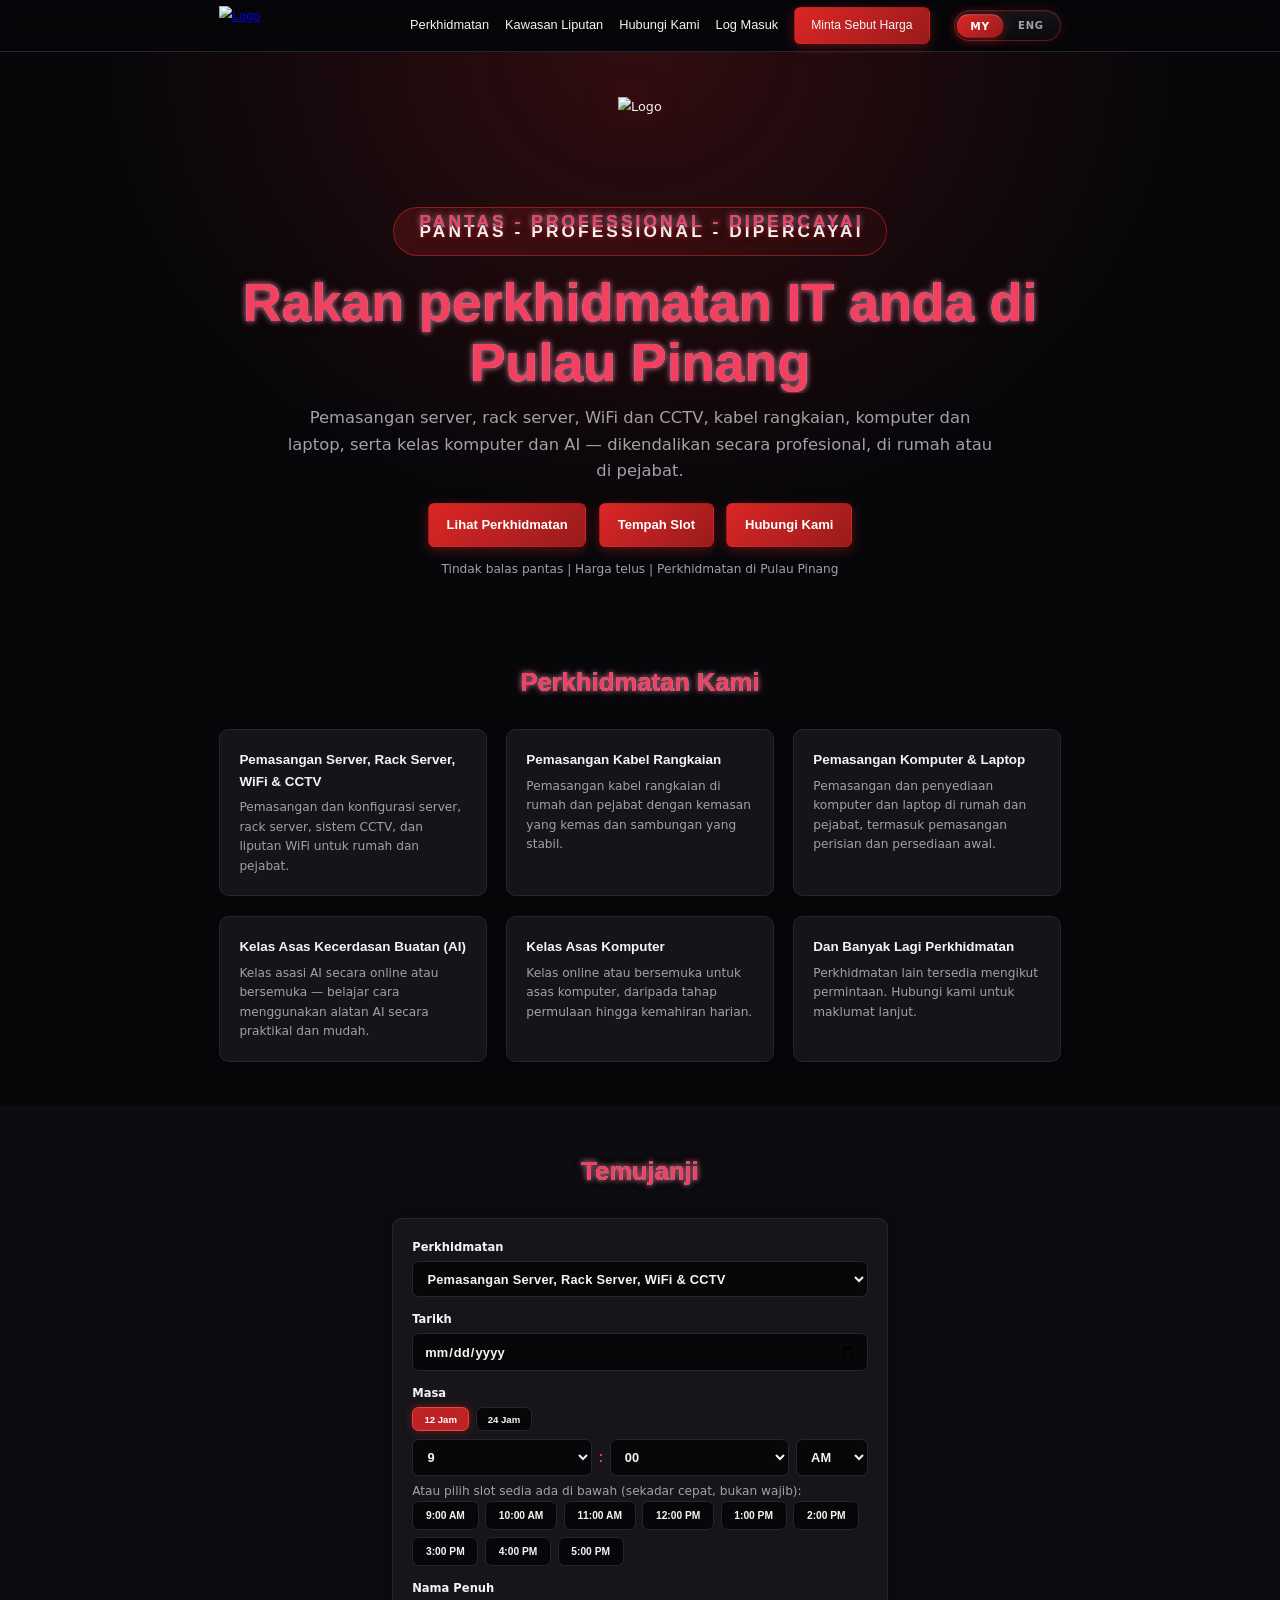
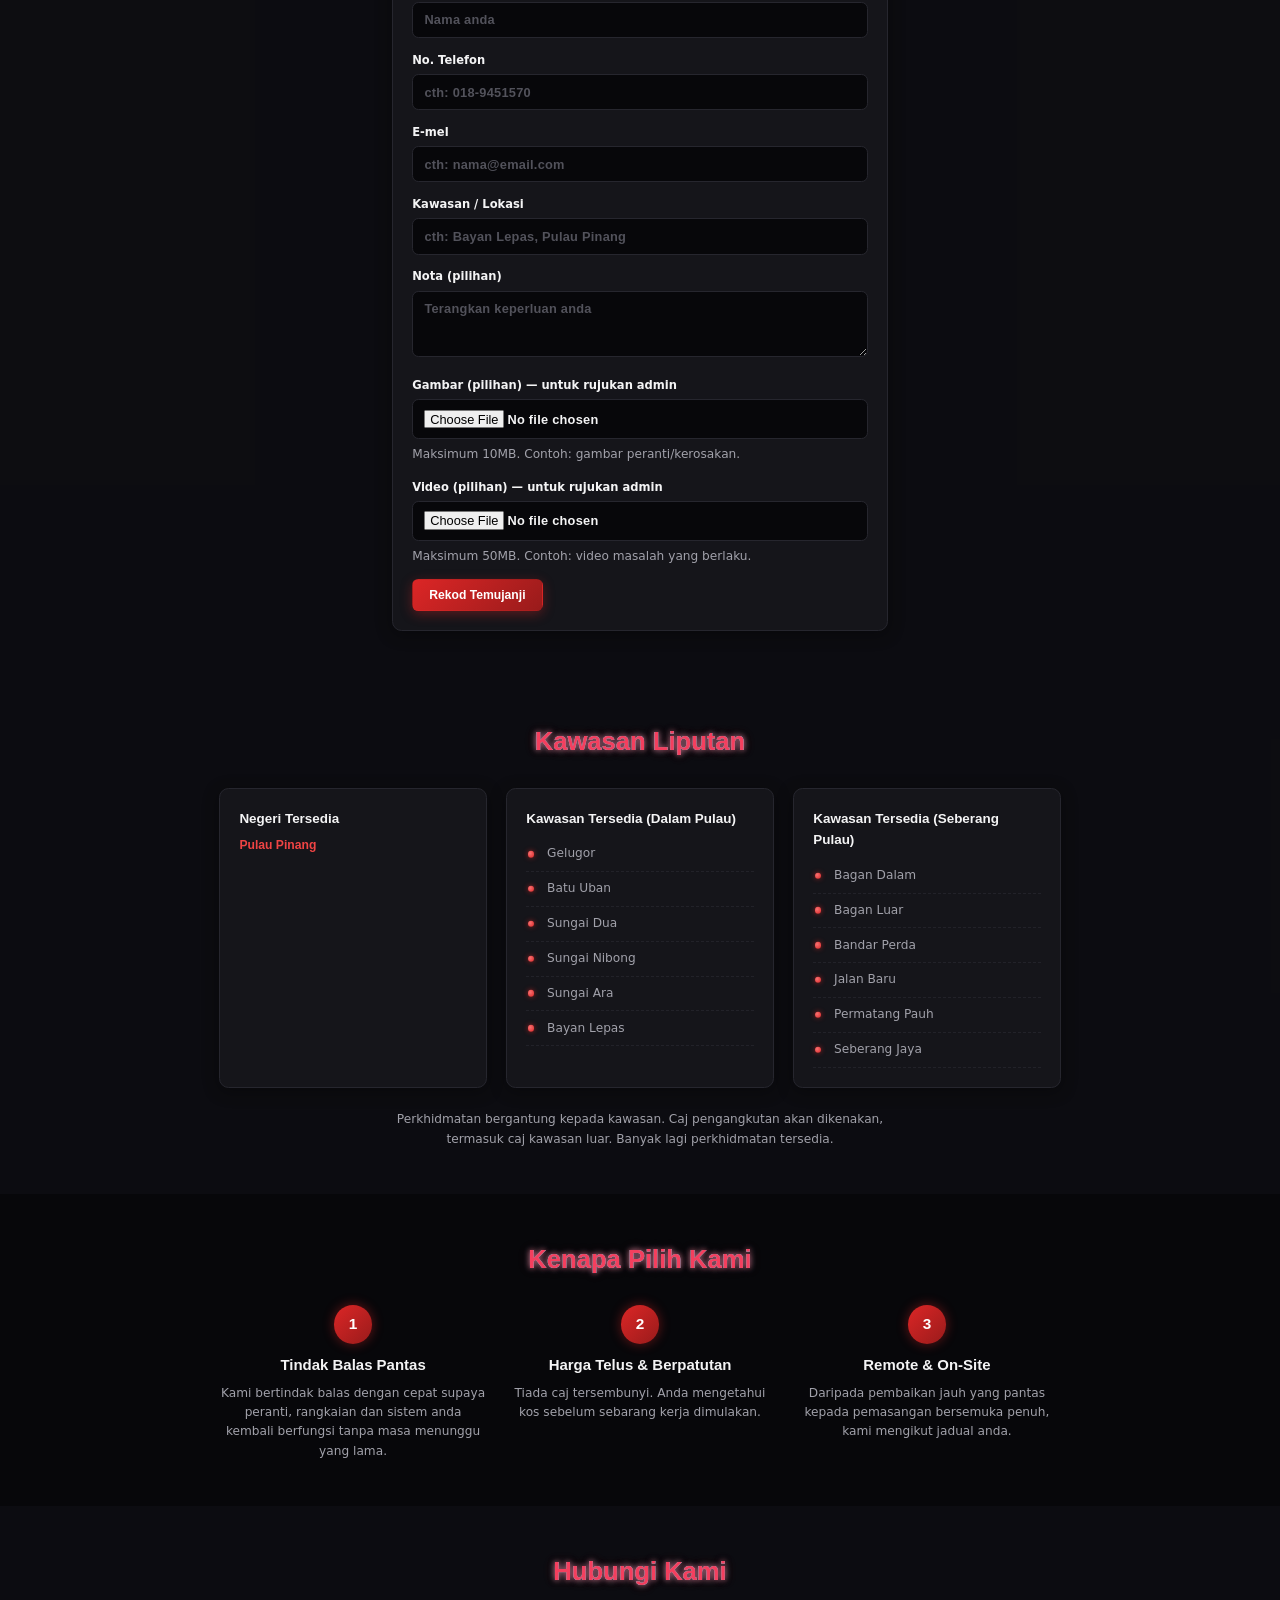
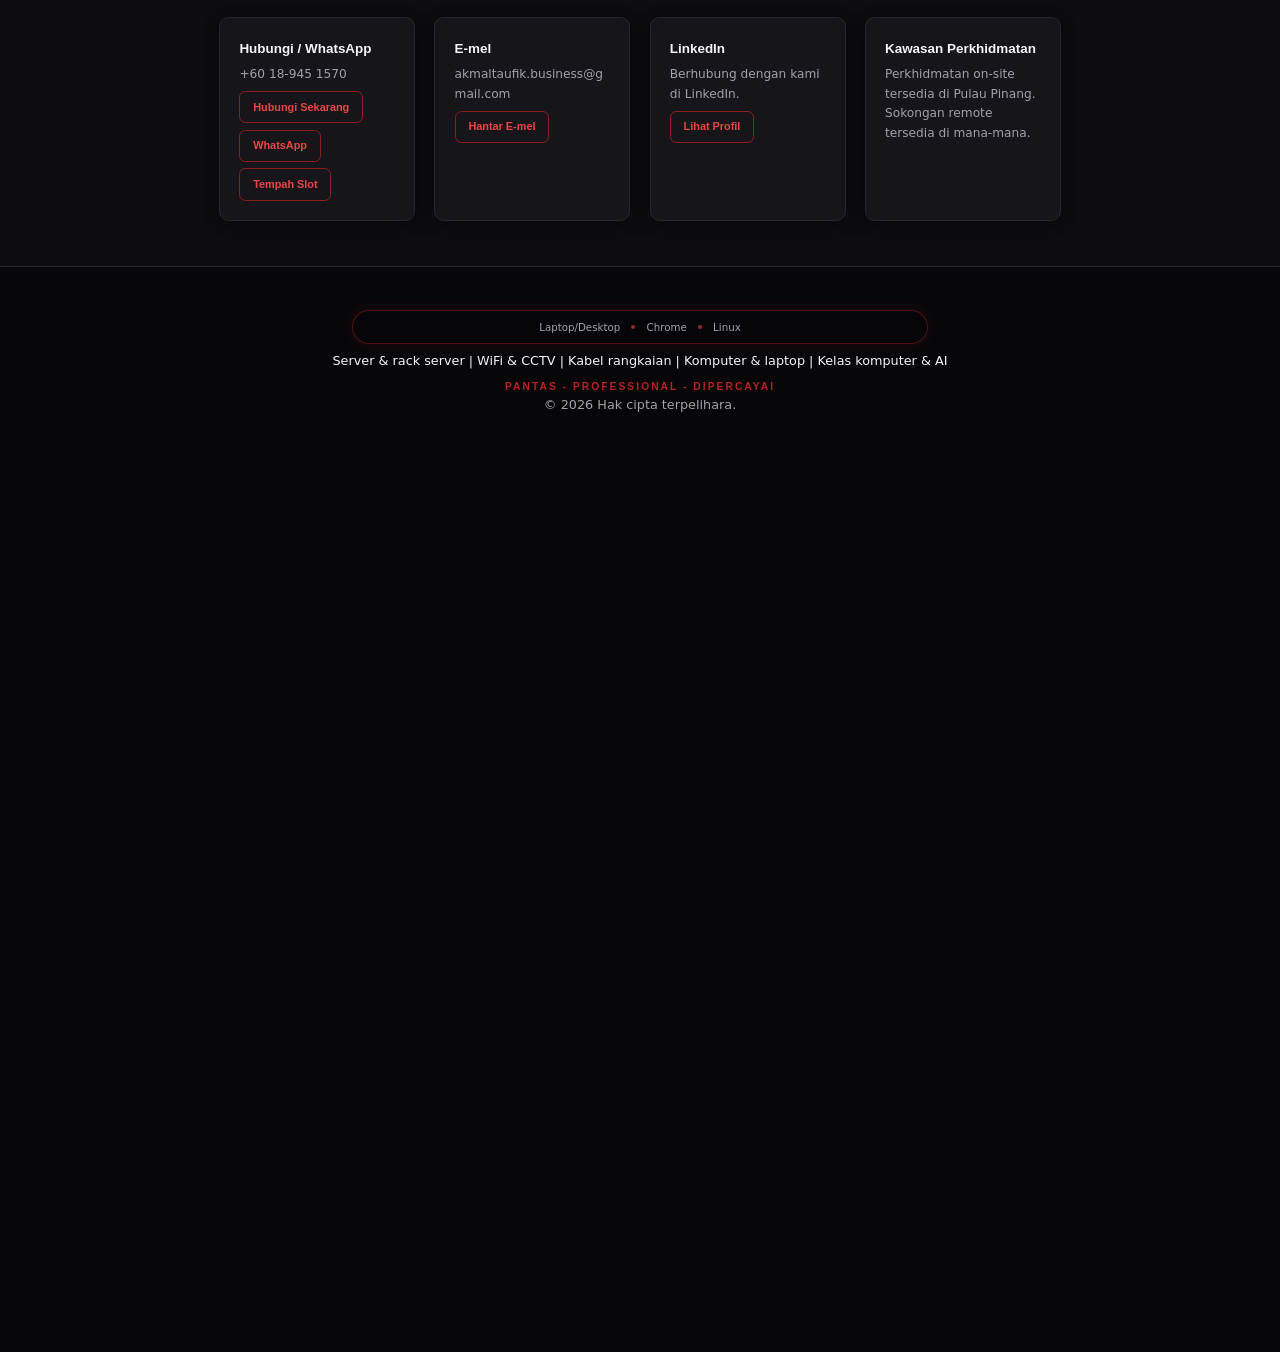
==== commit 8da8fa9b: "Booking title shows single language: Temujanji (MY) / Appointment (EN)" ====
--- a/index.html
+++ b/index.html
@@ -100,7 +100,7 @@
 
   <section id="booking" class="section section-alt">
     <div class="container">
-      <h2 class="glitch" data-i18n="booking-title" data-text="Temujanji / Appointment">Temujanji / Appointment</h2>
+      <h2 class="glitch" data-i18n="booking-title" data-text="Temujanji">Temujanji</h2>
       <form id="booking-form" class="card booking-form">
 <div class="hp-field" aria-hidden="true"><input type="text" data-role="hp" tabindex="-1" autocomplete="off"></div>
 
@@ -272,7 +272,6 @@
   <script src="js/customize.js?v=20260814"></script>
   <script src="js/lang.js?v=20260814"></script>
   <script src="js/main.js?v=20260814"></script>
-  <script src="js/page-editor.js?v=20260814"></script>
   <script src="js/visitor.js?v=20260814"></script>
   <script src="js/booking-form.js?v=20260814"></script>
   <script>
--- a/css/styles.css
+++ b/css/styles.css
@@ -2099,3 +2099,153 @@
   border-radius: 12px;
   background: #0b0b10;
 }
+
+.dp-wrap {
+  position: relative;
+}
+
+.dp-wrap input {
+  padding-right: 44px;
+}
+
+.dp-btn {
+  position: absolute;
+  right: 6px;
+  top: 50%;
+  transform: translateY(-50%);
+  width: 32px;
+  height: 32px;
+  border: 1px solid var(--border);
+  border-radius: 6px;
+  background: var(--bg);
+  color: var(--primary);
+  font-size: 15px;
+  cursor: pointer;
+  line-height: 1;
+  padding: 0;
+  display: flex;
+  align-items: center;
+  justify-content: center;
+}
+
+.dp-btn:hover {
+  border-color: var(--primary);
+  background: rgba(220, 38, 38, 0.12);
+}
+
+.dp-pop {
+  position: absolute;
+  z-index: 1200;
+  top: calc(100% + 6px);
+  left: 0;
+  width: 264px;
+  background: #121218;
+  border: 1px solid rgba(220, 38, 38, 0.4);
+  border-radius: 10px;
+  box-shadow: 0 12px 32px rgba(0, 0, 0, 0.6);
+  padding: 10px;
+  font-family: "Chakra Petch", sans-serif;
+}
+
+.dp-head {
+  display: flex;
+  align-items: center;
+  justify-content: space-between;
+  margin-bottom: 8px;
+}
+
+.dp-head button {
+  background: transparent;
+  border: 1px solid var(--border);
+  color: var(--text);
+  width: 28px;
+  height: 28px;
+  border-radius: 6px;
+  cursor: pointer;
+  font-size: 14px;
+  line-height: 1;
+}
+
+.dp-head button:hover {
+  border-color: var(--primary);
+  color: var(--primary);
+}
+
+.dp-month {
+  font-weight: 700;
+  font-size: 0.9rem;
+  color: var(--text);
+  letter-spacing: 0.04em;
+}
+
+.dp-days,
+.dp-grid {
+  display: grid;
+  grid-template-columns: repeat(7, 1fr);
+  gap: 2px;
+}
+
+.dp-days span {
+  text-align: center;
+  font-size: 0.65rem;
+  font-weight: 700;
+  color: #8a8a93;
+  padding: 4px 0;
+}
+
+.dp-cell {
+  text-align: center;
+  padding: 6px 0;
+  font-size: 0.8rem;
+  border-radius: 6px;
+  cursor: pointer;
+  color: var(--text);
+  border: 1px solid transparent;
+  background: transparent;
+}
+
+.dp-cell:hover {
+  background: rgba(220, 38, 38, 0.18);
+  border-color: rgba(220, 38, 38, 0.5);
+}
+
+.dp-cell.other {
+  color: #4b4b52;
+}
+
+.dp-cell.today {
+  border-color: var(--primary);
+  color: var(--primary);
+  font-weight: 700;
+}
+
+.dp-cell.sel {
+  background: var(--primary);
+  color: #fff;
+  font-weight: 700;
+}
+
+.dp-today {
+  margin-top: 8px;
+  width: 100%;
+  background: transparent;
+  border: 1px solid var(--border);
+  color: var(--primary);
+  border-radius: 6px;
+  padding: 6px;
+  font-size: 0.78rem;
+  font-weight: 700;
+  cursor: pointer;
+}
+
+.dp-today:hover {
+  border-color: var(--primary);
+  background: rgba(220, 38, 38, 0.1);
+}
+
+.login-lang {
+  position: fixed;
+  top: 18px;
+  right: 18px;
+  z-index: 60;
+}
